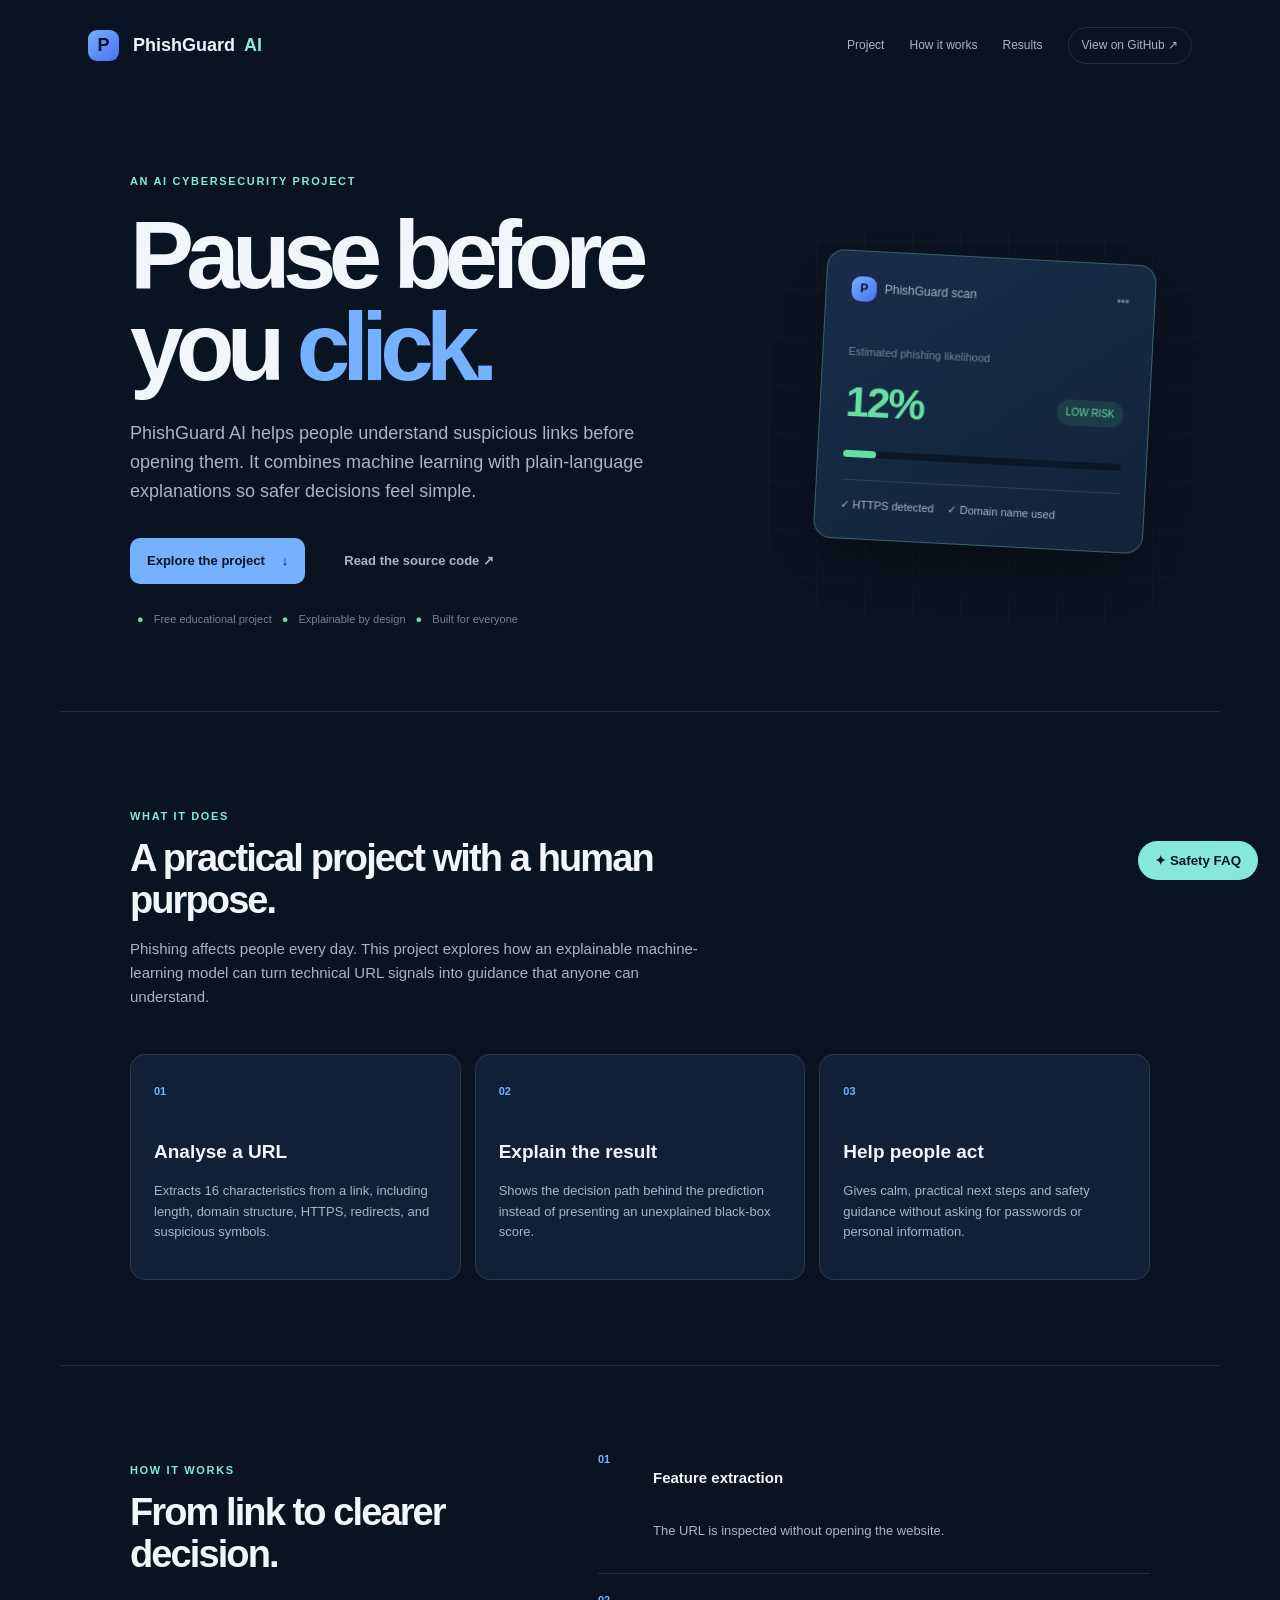
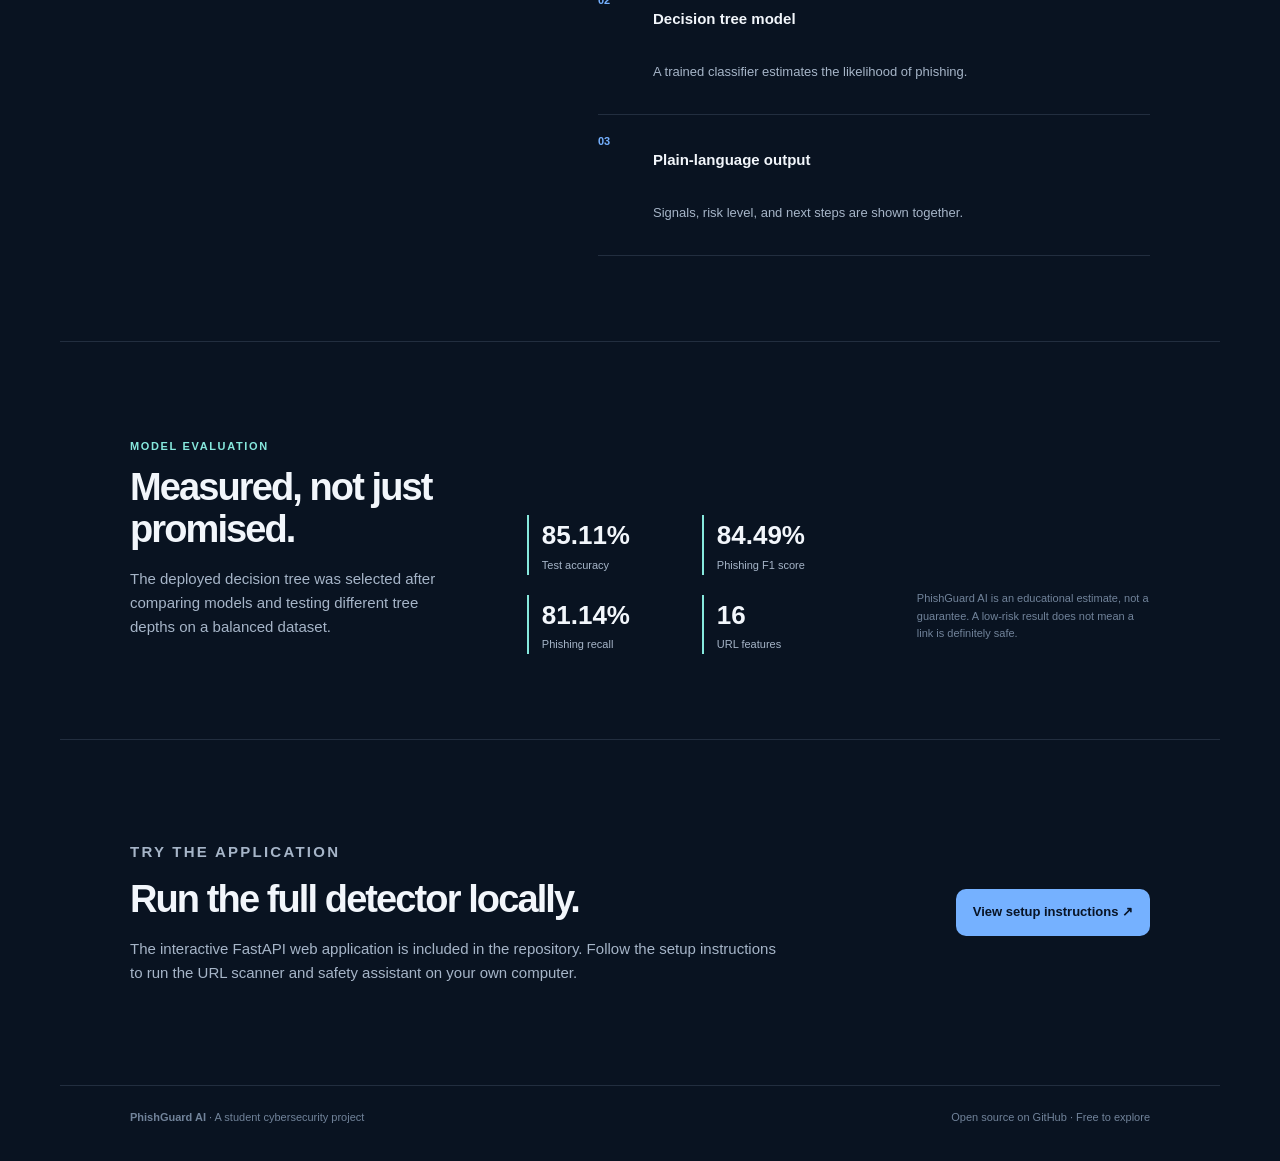
==== docs/index.html @ 4cf4a742 "Add free GitHub Pages portfolio Create a static project showcase with model results, setup guidance," ====
<!doctype html>
<html lang="en">
<head>
    <meta charset="utf-8">
    <meta name="viewport" content="width=device-width, initial-scale=1">
    <meta name="description" content="PhishGuard AI is an explainable machine-learning phishing URL detection project.">
    <title>PhishGuard AI | Explainable phishing detection</title>
    <link rel="stylesheet" href="./styles.css">
</head>
<body>
    <header class="site-header">
        <a class="brand" href="./"><span class="brand-mark">P</span> PhishGuard <strong>AI</strong></a>
        <nav aria-label="Main navigation">
            <a href="#project">Project</a>
            <a href="#how-it-works">How it works</a>
            <a href="#results">Results</a>
            <a class="nav-button" href="https://github.com/rtl-gli/PhishGuard-AI">View on GitHub ↗</a>
        </nav>
    </header>

    <main>
        <section class="hero">
            <div class="hero-copy">
                <p class="eyebrow">An AI cybersecurity project</p>
                <h1>Pause before<br>you <em>click.</em></h1>
                <p class="hero-lede">PhishGuard AI helps people understand suspicious links before opening them. It combines machine learning with plain-language explanations so safer decisions feel simple.</p>
                <div class="actions">
                    <a class="button primary" href="#project">Explore the project <span>↓</span></a>
                    <a class="button quiet" href="https://github.com/rtl-gli/PhishGuard-AI">Read the source code ↗</a>
                </div>
                <p class="trust-line"><span>●</span> Free educational project <span>●</span> Explainable by design <span>●</span> Built for everyone</p>
            </div>
            <div class="hero-card" aria-label="Example phishing risk result">
                <div class="card-top"><span class="mini-mark">P</span><span>PhishGuard scan</span><span class="dots">•••</span></div>
                <p class="card-label">Estimated phishing likelihood</p>
                <div class="score-row"><strong>12%</strong><span class="safe-pill">LOW RISK</span></div>
                <div class="progress"><span></span></div>
                <div class="card-foot"><span>✓ HTTPS detected</span><span>✓ Domain name used</span></div>
            </div>
        </section>

        <section id="project" class="section">
            <div class="section-intro"><p class="eyebrow">What it does</p><h2>A practical project with a human purpose.</h2><p>Phishing affects people every day. This project explores how an explainable machine-learning model can turn technical URL signals into guidance that anyone can understand.</p></div>
            <div class="feature-grid">
                <article class="feature"><span class="feature-number">01</span><h3>Analyse a URL</h3><p>Extracts 16 characteristics from a link, including length, domain structure, HTTPS, redirects, and suspicious symbols.</p></article>
                <article class="feature"><span class="feature-number">02</span><h3>Explain the result</h3><p>Shows the decision path behind the prediction instead of presenting an unexplained black-box score.</p></article>
                <article class="feature"><span class="feature-number">03</span><h3>Help people act</h3><p>Gives calm, practical next steps and safety guidance without asking for passwords or personal information.</p></article>
            </div>
        </section>

        <section id="how-it-works" class="section split-section">
            <div><p class="eyebrow">How it works</p><h2>From link to clearer decision.</h2></div>
            <div class="steps"><div><span>01</span><h3>Feature extraction</h3><p>The URL is inspected without opening the website.</p></div><div><span>02</span><h3>Decision tree model</h3><p>A trained classifier estimates the likelihood of phishing.</p></div><div><span>03</span><h3>Plain-language output</h3><p>Signals, risk level, and next steps are shown together.</p></div></div>
        </section>

        <section id="results" class="section results-section">
            <div class="section-intro"><p class="eyebrow">Model evaluation</p><h2>Measured, not just promised.</h2><p>The deployed decision tree was selected after comparing models and testing different tree depths on a balanced dataset.</p></div>
            <div class="metrics"><div><strong>85.11%</strong><span>Test accuracy</span></div><div><strong>84.49%</strong><span>Phishing F1 score</span></div><div><strong>81.14%</strong><span>Phishing recall</span></div><div><strong>16</strong><span>URL features</span></div></div>
            <p class="disclaimer">PhishGuard AI is an educational estimate, not a guarantee. A low-risk result does not mean a link is definitely safe.</p>
        </section>

        <section class="section next-section">
            <div><p class="eyebrow">Try the application</p><h2>Run the full detector locally.</h2><p>The interactive FastAPI web application is included in the repository. Follow the setup instructions to run the URL scanner and safety assistant on your own computer.</p></div>
            <a class="button primary" href="https://github.com/rtl-gli/PhishGuard-AI#running-the-web-application">View setup instructions ↗</a>
        </section>
    </main>

    <footer><span><strong>PhishGuard AI</strong> · A student cybersecurity project</span><span>Open source on GitHub · Free to explore</span></footer>
    <button id="helpButton" class="help-button" type="button" aria-expanded="false">✦ Safety FAQ</button>
    <aside id="helpPanel" class="help-panel" hidden>
        <div class="help-heading"><strong>Safety FAQ</strong><button id="closeHelp" type="button" aria-label="Close safety FAQ">×</button></div>
        <p id="helpAnswer">Choose a question for a quick, plain-language answer.</p>
        <div class="faq-buttons"><button data-answer="Phishing is a scam that uses a convincing message or website to trick you into sharing information, sending money, or installing something harmful.">What is phishing?</button><button data-answer="Do not enter any information. Close the page, change your password from the real website if you entered it, contact your bank if needed, and report the message.">I clicked a suspicious link</button><button data-answer="The detector is a second opinion based on URL patterns. It does not visit the website and cannot guarantee that a link is safe.">How accurate is it?</button></div>
    </aside>
    <script src="./script.js"></script>
</body>
</html>
---- docs/styles.css ----
:root{--bg:#091321;--panel:#12243a;--panel2:#172d47;--ink:#f2f6fb;--muted:#a6b5c8;--dim:#71839a;--blue:#75b1ff;--cyan:#86e8dd;--green:#66dfa5;--line:rgba(160,185,215,.16)}*{box-sizing:border-box}html{scroll-behavior:smooth}body{background:var(--bg);color:var(--ink);font:15px/1.6 "Segoe UI",Arial,sans-serif;margin:0}body:before{background-image:linear-gradient(rgba(130,160,195,.035) 1px,transparent 1px),linear-gradient(90deg,rgba(130,160,195,.035) 1px,transparent 1px);background-size:48px 48px;content:"";inset:0;pointer-events:none;position:fixed}.site-header,main,footer{margin:auto;max-width:1160px}.site-header{align-items:center;display:flex;justify-content:space-between;padding:27px 28px}.brand{align-items:center;color:var(--ink);font-size:18px;font-weight:600;text-decoration:none}.brand strong{color:var(--cyan);margin-left:4px}.brand-mark,.mini-mark{align-items:center;background:linear-gradient(135deg,var(--blue),#4b6ff5);border-radius:9px;color:#081426;display:inline-flex;font-weight:800;height:31px;justify-content:center;margin-right:9px;width:31px}.site-header nav{align-items:center;display:flex;gap:25px}.site-header nav a{color:var(--muted);font-size:12px;text-decoration:none}.site-header nav a:hover{color:var(--ink)}.nav-button{border:1px solid var(--line);border-radius:100px;padding:8px 13px}.hero{align-items:center;display:flex;gap:80px;justify-content:space-between;min-height:620px;padding:70px 70px}.hero-copy{max-width:610px}.eyebrow{color:var(--cyan);font-size:11px;font-weight:700;letter-spacing:.15em;text-transform:uppercase}.hero h1{font-size:clamp(58px,8vw,96px);letter-spacing:-.08em;line-height:.96;margin:18px 0 26px}.hero h1 em{color:var(--blue);font-style:normal}.hero-lede{color:var(--muted);font-size:18px;max-width:550px}.actions{align-items:center;display:flex;gap:22px;margin-top:32px}.button{border-radius:10px;display:inline-flex;font-size:13px;font-weight:700;gap:17px;padding:13px 17px;text-decoration:none}.button.primary{background:var(--blue);color:#081426}.button.primary:hover{background:#a1ceff}.button.quiet{color:var(--muted)}.button.quiet:hover{color:var(--cyan)}.trust-line{color:var(--dim);font-size:11px;margin-top:27px}.trust-line span{color:var(--green);margin:0 7px}.hero-card{background:linear-gradient(145deg,var(--panel2),var(--panel));border:1px solid rgba(134,232,221,.3);border-radius:18px;box-shadow:0 25px 70px #0005;min-width:330px;padding:25px;transform:rotate(3deg)}.card-top{align-items:center;color:var(--muted);display:flex;font-size:12px}.mini-mark{font-size:12px;height:25px;margin-right:8px;width:25px}.dots{margin-left:auto;color:var(--dim)}.card-label{color:var(--dim);font-size:11px;margin:42px 0 7px}.score-row{align-items:center;display:flex;justify-content:space-between}.score-row strong{color:var(--green);font-size:42px;letter-spacing:-.05em}.safe-pill{background:#66dfa51c;border-radius:100px;color:var(--green);font-size:10px;padding:5px 9px}.progress{background:#0a1728;border-radius:5px;height:7px;margin-top:15px}.progress span{background:var(--green);border-radius:inherit;display:block;height:100%;width:12%}.card-foot{border-top:1px solid var(--line);color:var(--muted);display:flex;font-size:11px;gap:14px;margin-top:22px;padding-top:16px}.section{border-top:1px solid var(--line);padding:85px 70px}.section-intro{max-width:570px}.section h2{font-size:38px;letter-spacing:-.05em;line-height:1.1;margin:12px 0 16px}.section-intro>p:last-child,.next-section p{color:var(--muted);font-size:15px}.feature-grid{display:grid;gap:14px;grid-template-columns:repeat(3,1fr);margin-top:45px}.feature{background:#102137;border:1px solid var(--line);border-radius:15px;min-height:220px;padding:23px}.feature-number,.steps span{color:var(--blue);font-size:11px;font-weight:700}.feature h3{font-size:19px;margin:35px 0 10px}.feature p,.steps p{color:var(--muted);font-size:13px}.split-section{display:grid;gap:100px;grid-template-columns:.8fr 1.2fr}.steps>div{border-bottom:1px solid var(--line);display:grid;gap:3px 20px;grid-template-columns:35px 1fr;padding-bottom:18px}.steps>div+div{padding-top:18px}.steps span{grid-row:span 2}.steps h3{font-size:15px}.results-section{align-items:end;display:flex;gap:60px;justify-content:space-between}.metrics{display:grid;gap:20px;grid-template-columns:1fr 1fr;min-width:330px}.metrics div{border-left:2px solid var(--cyan);padding-left:13px}.metrics strong,.metrics span{display:block}.metrics strong{font-size:26px}.metrics span{color:var(--muted);font-size:11px}.disclaimer{color:var(--dim);font-size:11px;max-width:420px}.next-section{align-items:center;display:flex;gap:50px;justify-content:space-between}.next-section>div{max-width:650px}footer{border-top:1px solid var(--line);color:var(--dim);display:flex;font-size:11px;justify-content:space-between;padding:23px 70px 35px}.help-button{background:var(--cyan);border:0;border-radius:100px;bottom:20px;color:#081426;cursor:pointer;font-weight:700;padding:12px 17px;position:fixed;right:22px}.help-panel{background:#172d47;border:1px solid rgba(134,232,221,.35);border-radius:15px;bottom:65px;box-shadow:0 20px 50px #0008;padding:19px;position:fixed;right:22px;width:315px}.help-heading{display:flex;justify-content:space-between}.help-heading button{background:none;border:0;color:var(--muted);font-size:21px}.help-panel p{color:var(--muted);font-size:13px}.faq-buttons{display:grid;gap:7px}.faq-buttons button{background:#102137;border:1px solid var(--line);border-radius:8px;color:var(--muted);cursor:pointer;font-size:11px;padding:9px;text-align:left}.faq-buttons button:hover{border-color:var(--cyan);color:var(--ink)}@media(max-width:720px){.site-header nav a:not(.nav-button){display:none}.hero{display:block;min-height:auto;padding:70px 28px}.hero-card{margin-top:50px;min-width:0}.section{padding:60px 28px}.feature-grid,.split-section{grid-template-columns:1fr}.results-section,.next-section{align-items:start;display:block}.metrics{margin-top:35px;min-width:0}.next-section .button{margin-top:25px}footer{display:block;padding:23px 28px 100px}footer span{display:block;margin-top:8px}}
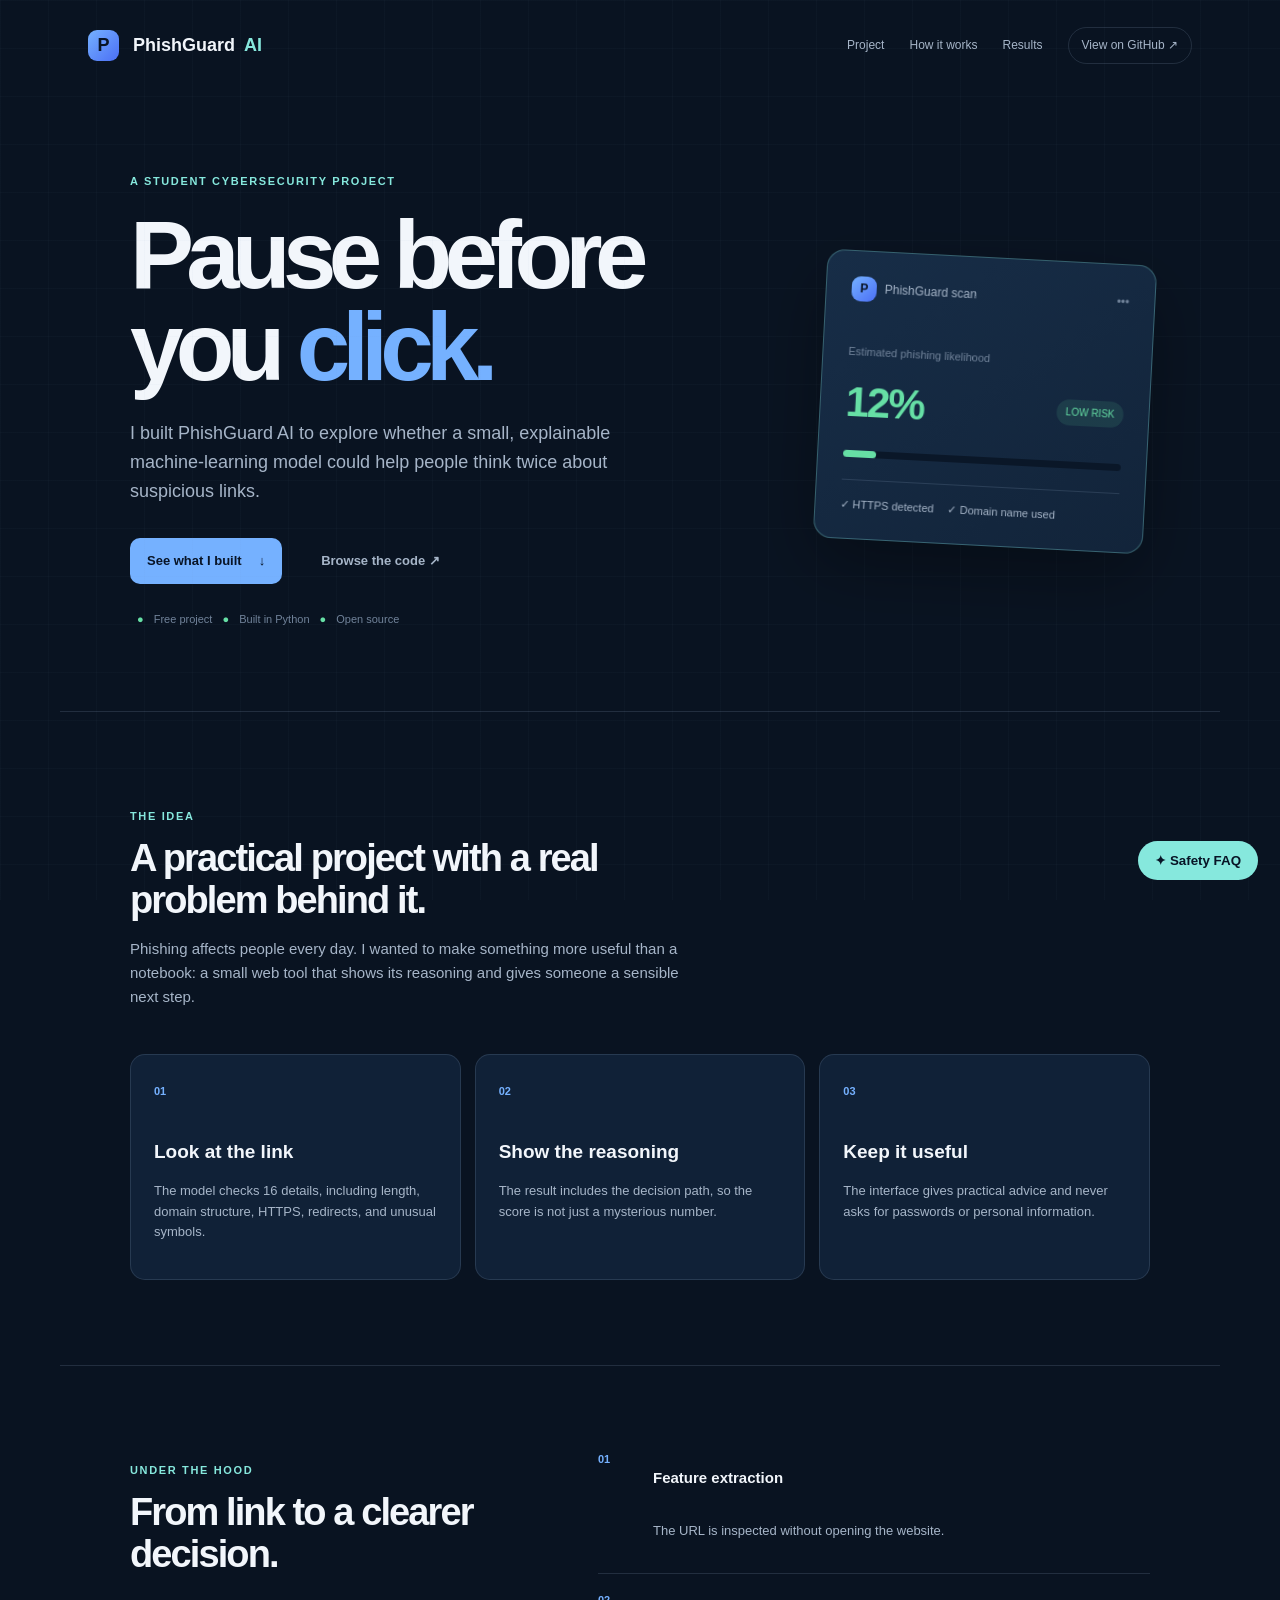
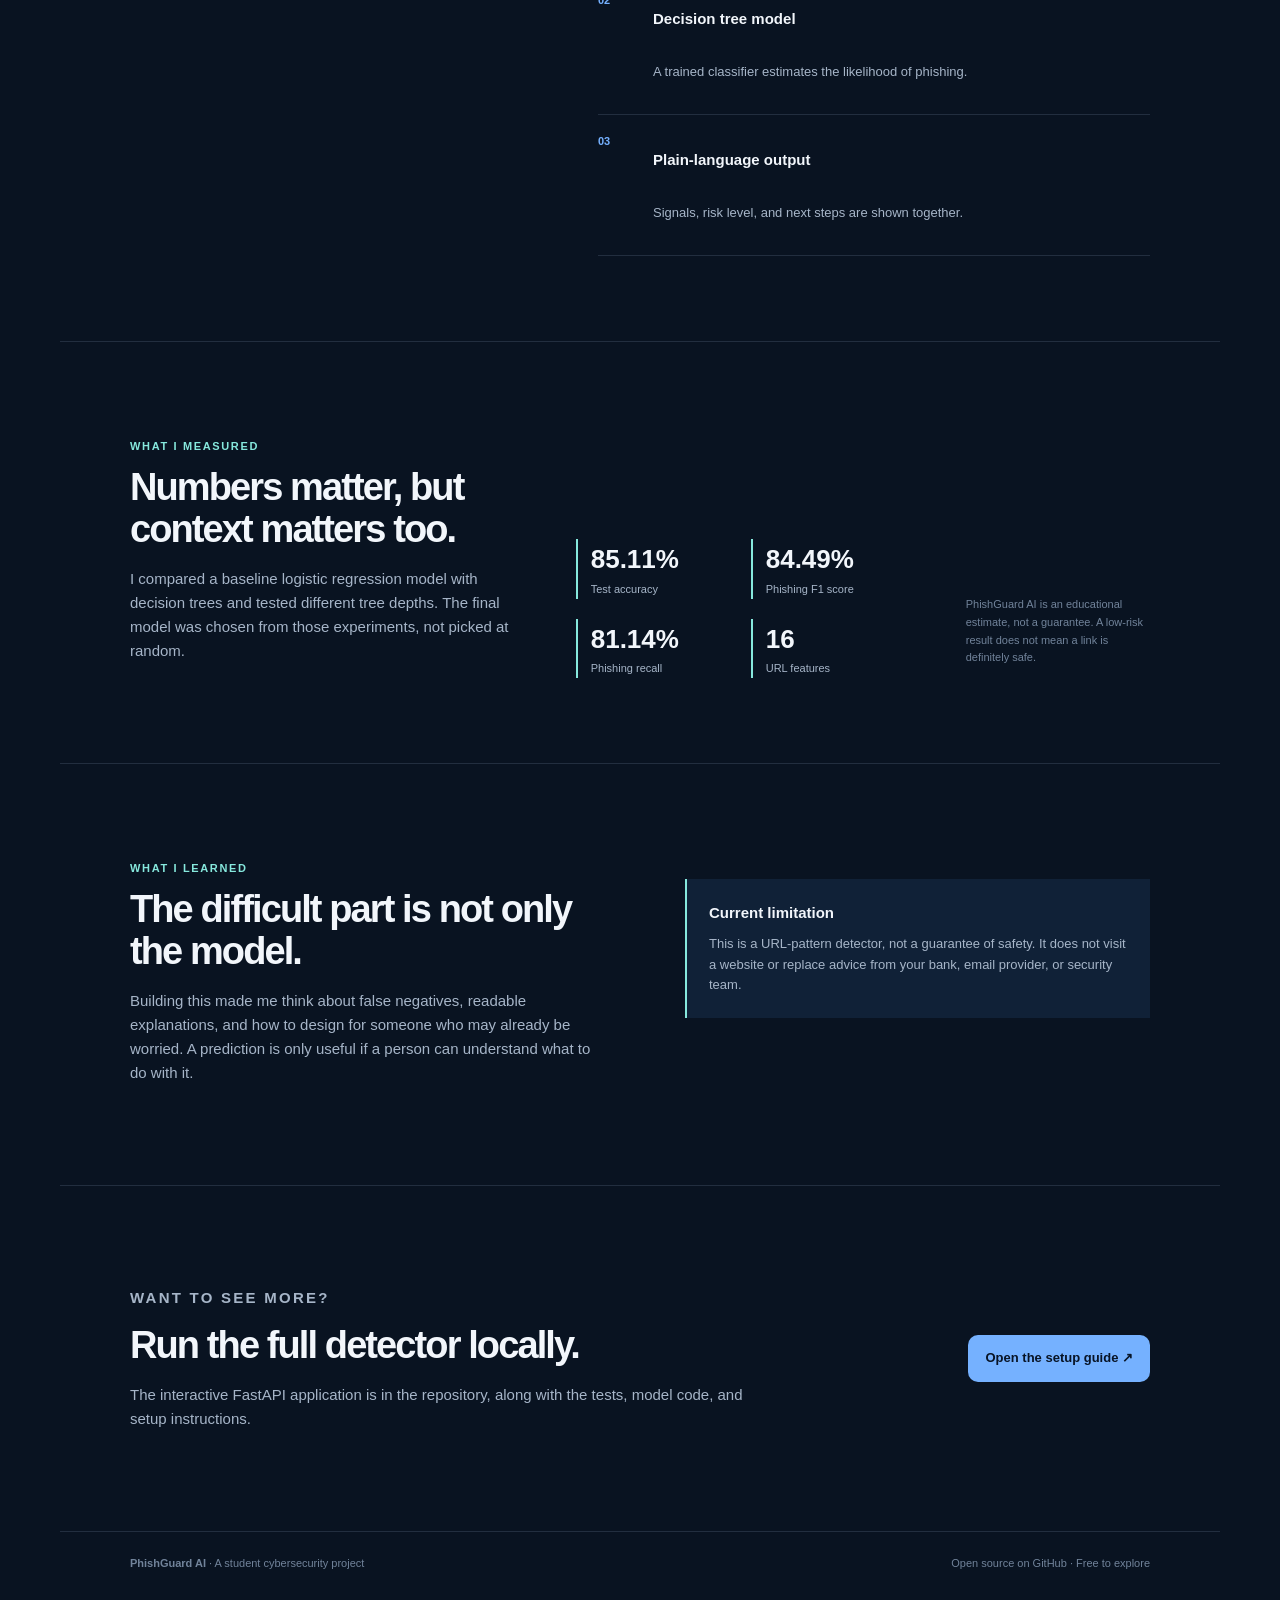
==== commit 1d087062: "Make project portfolio more personal Replace generic marketing copy with a student project voice, ad" ====
--- a/docs/index.html
+++ b/docs/index.html
@@ -3,9 +3,10 @@
 <head>
     <meta charset="utf-8">
     <meta name="viewport" content="width=device-width, initial-scale=1">
-    <meta name="description" content="PhishGuard AI is an explainable machine-learning phishing URL detection project.">
-    <title>PhishGuard AI | Explainable phishing detection</title>
+    <meta name="description" content="A student-built phishing URL detection project by PhishGuard AI.">
+    <title>PhishGuard AI | A phishing detection project</title>
     <link rel="stylesheet" href="./styles.css">
+    <link rel="stylesheet" href="./overrides.css">
 </head>
 <body>
     <header class="site-header">
@@ -21,14 +22,14 @@
     <main>
         <section class="hero">
             <div class="hero-copy">
-                <p class="eyebrow">An AI cybersecurity project</p>
+                <p class="eyebrow">A student cybersecurity project</p>
                 <h1>Pause before<br>you <em>click.</em></h1>
-                <p class="hero-lede">PhishGuard AI helps people understand suspicious links before opening them. It combines machine learning with plain-language explanations so safer decisions feel simple.</p>
+                <p class="hero-lede">I built PhishGuard AI to explore whether a small, explainable machine-learning model could help people think twice about suspicious links.</p>
                 <div class="actions">
-                    <a class="button primary" href="#project">Explore the project <span>↓</span></a>
-                    <a class="button quiet" href="https://github.com/rtl-gli/PhishGuard-AI">Read the source code ↗</a>
+                    <a class="button primary" href="#project">See what I built <span>↓</span></a>
+                    <a class="button quiet" href="https://github.com/rtl-gli/PhishGuard-AI">Browse the code ↗</a>
                 </div>
-                <p class="trust-line"><span>●</span> Free educational project <span>●</span> Explainable by design <span>●</span> Built for everyone</p>
+                <p class="trust-line"><span>●</span> Free project <span>●</span> Built in Python <span>●</span> Open source</p>
             </div>
             <div class="hero-card" aria-label="Example phishing risk result">
                 <div class="card-top"><span class="mini-mark">P</span><span>PhishGuard scan</span><span class="dots">•••</span></div>
@@ -40,28 +41,33 @@
         </section>
 
         <section id="project" class="section">
-            <div class="section-intro"><p class="eyebrow">What it does</p><h2>A practical project with a human purpose.</h2><p>Phishing affects people every day. This project explores how an explainable machine-learning model can turn technical URL signals into guidance that anyone can understand.</p></div>
+            <div class="section-intro"><p class="eyebrow">The idea</p><h2>A practical project with a real problem behind it.</h2><p>Phishing affects people every day. I wanted to make something more useful than a notebook: a small web tool that shows its reasoning and gives someone a sensible next step.</p></div>
             <div class="feature-grid">
-                <article class="feature"><span class="feature-number">01</span><h3>Analyse a URL</h3><p>Extracts 16 characteristics from a link, including length, domain structure, HTTPS, redirects, and suspicious symbols.</p></article>
-                <article class="feature"><span class="feature-number">02</span><h3>Explain the result</h3><p>Shows the decision path behind the prediction instead of presenting an unexplained black-box score.</p></article>
-                <article class="feature"><span class="feature-number">03</span><h3>Help people act</h3><p>Gives calm, practical next steps and safety guidance without asking for passwords or personal information.</p></article>
+                <article class="feature"><span class="feature-number">01</span><h3>Look at the link</h3><p>The model checks 16 details, including length, domain structure, HTTPS, redirects, and unusual symbols.</p></article>
+                <article class="feature"><span class="feature-number">02</span><h3>Show the reasoning</h3><p>The result includes the decision path, so the score is not just a mysterious number.</p></article>
+                <article class="feature"><span class="feature-number">03</span><h3>Keep it useful</h3><p>The interface gives practical advice and never asks for passwords or personal information.</p></article>
             </div>
         </section>
 
         <section id="how-it-works" class="section split-section">
-            <div><p class="eyebrow">How it works</p><h2>From link to clearer decision.</h2></div>
+            <div><p class="eyebrow">Under the hood</p><h2>From link to a clearer decision.</h2></div>
             <div class="steps"><div><span>01</span><h3>Feature extraction</h3><p>The URL is inspected without opening the website.</p></div><div><span>02</span><h3>Decision tree model</h3><p>A trained classifier estimates the likelihood of phishing.</p></div><div><span>03</span><h3>Plain-language output</h3><p>Signals, risk level, and next steps are shown together.</p></div></div>
         </section>
 
         <section id="results" class="section results-section">
-            <div class="section-intro"><p class="eyebrow">Model evaluation</p><h2>Measured, not just promised.</h2><p>The deployed decision tree was selected after comparing models and testing different tree depths on a balanced dataset.</p></div>
+            <div class="section-intro"><p class="eyebrow">What I measured</p><h2>Numbers matter, but context matters too.</h2><p>I compared a baseline logistic regression model with decision trees and tested different tree depths. The final model was chosen from those experiments, not picked at random.</p></div>
             <div class="metrics"><div><strong>85.11%</strong><span>Test accuracy</span></div><div><strong>84.49%</strong><span>Phishing F1 score</span></div><div><strong>81.14%</strong><span>Phishing recall</span></div><div><strong>16</strong><span>URL features</span></div></div>
             <p class="disclaimer">PhishGuard AI is an educational estimate, not a guarantee. A low-risk result does not mean a link is definitely safe.</p>
         </section>
 
+        <section class="section reflection-section">
+            <div class="section-intro"><p class="eyebrow">What I learned</p><h2>The difficult part is not only the model.</h2><p>Building this made me think about false negatives, readable explanations, and how to design for someone who may already be worried. A prediction is only useful if a person can understand what to do with it.</p></div>
+            <div class="reflection-note"><strong>Current limitation</strong><p>This is a URL-pattern detector, not a guarantee of safety. It does not visit a website or replace advice from your bank, email provider, or security team.</p></div>
+        </section>
+
         <section class="section next-section">
-            <div><p class="eyebrow">Try the application</p><h2>Run the full detector locally.</h2><p>The interactive FastAPI web application is included in the repository. Follow the setup instructions to run the URL scanner and safety assistant on your own computer.</p></div>
-            <a class="button primary" href="https://github.com/rtl-gli/PhishGuard-AI#running-the-web-application">View setup instructions ↗</a>
+            <div><p class="eyebrow">Want to see more?</p><h2>Run the full detector locally.</h2><p>The interactive FastAPI application is in the repository, along with the tests, model code, and setup instructions.</p></div>
+            <a class="button primary" href="https://github.com/rtl-gli/PhishGuard-AI#running-the-web-application">Open the setup guide ↗</a>
         </section>
     </main>
 
--- a/docs/overrides.css
+++ b/docs/overrides.css
@@ -0,0 +1,29 @@
+.reflection-section {
+    align-items: start;
+    display: grid;
+    gap: 90px;
+    grid-template-columns: 1fr 1fr;
+}
+
+.reflection-note {
+    background: #102137;
+    border-left: 2px solid var(--cyan);
+    margin-top: 30px;
+    padding: 22px;
+}
+
+.reflection-note strong {
+    font-size: 15px;
+}
+
+.reflection-note p {
+    color: var(--muted);
+    font-size: 13px;
+    margin: 9px 0 0;
+}
+
+@media (max-width: 720px) {
+    .reflection-section {
+        grid-template-columns: 1fr;
+    }
+}
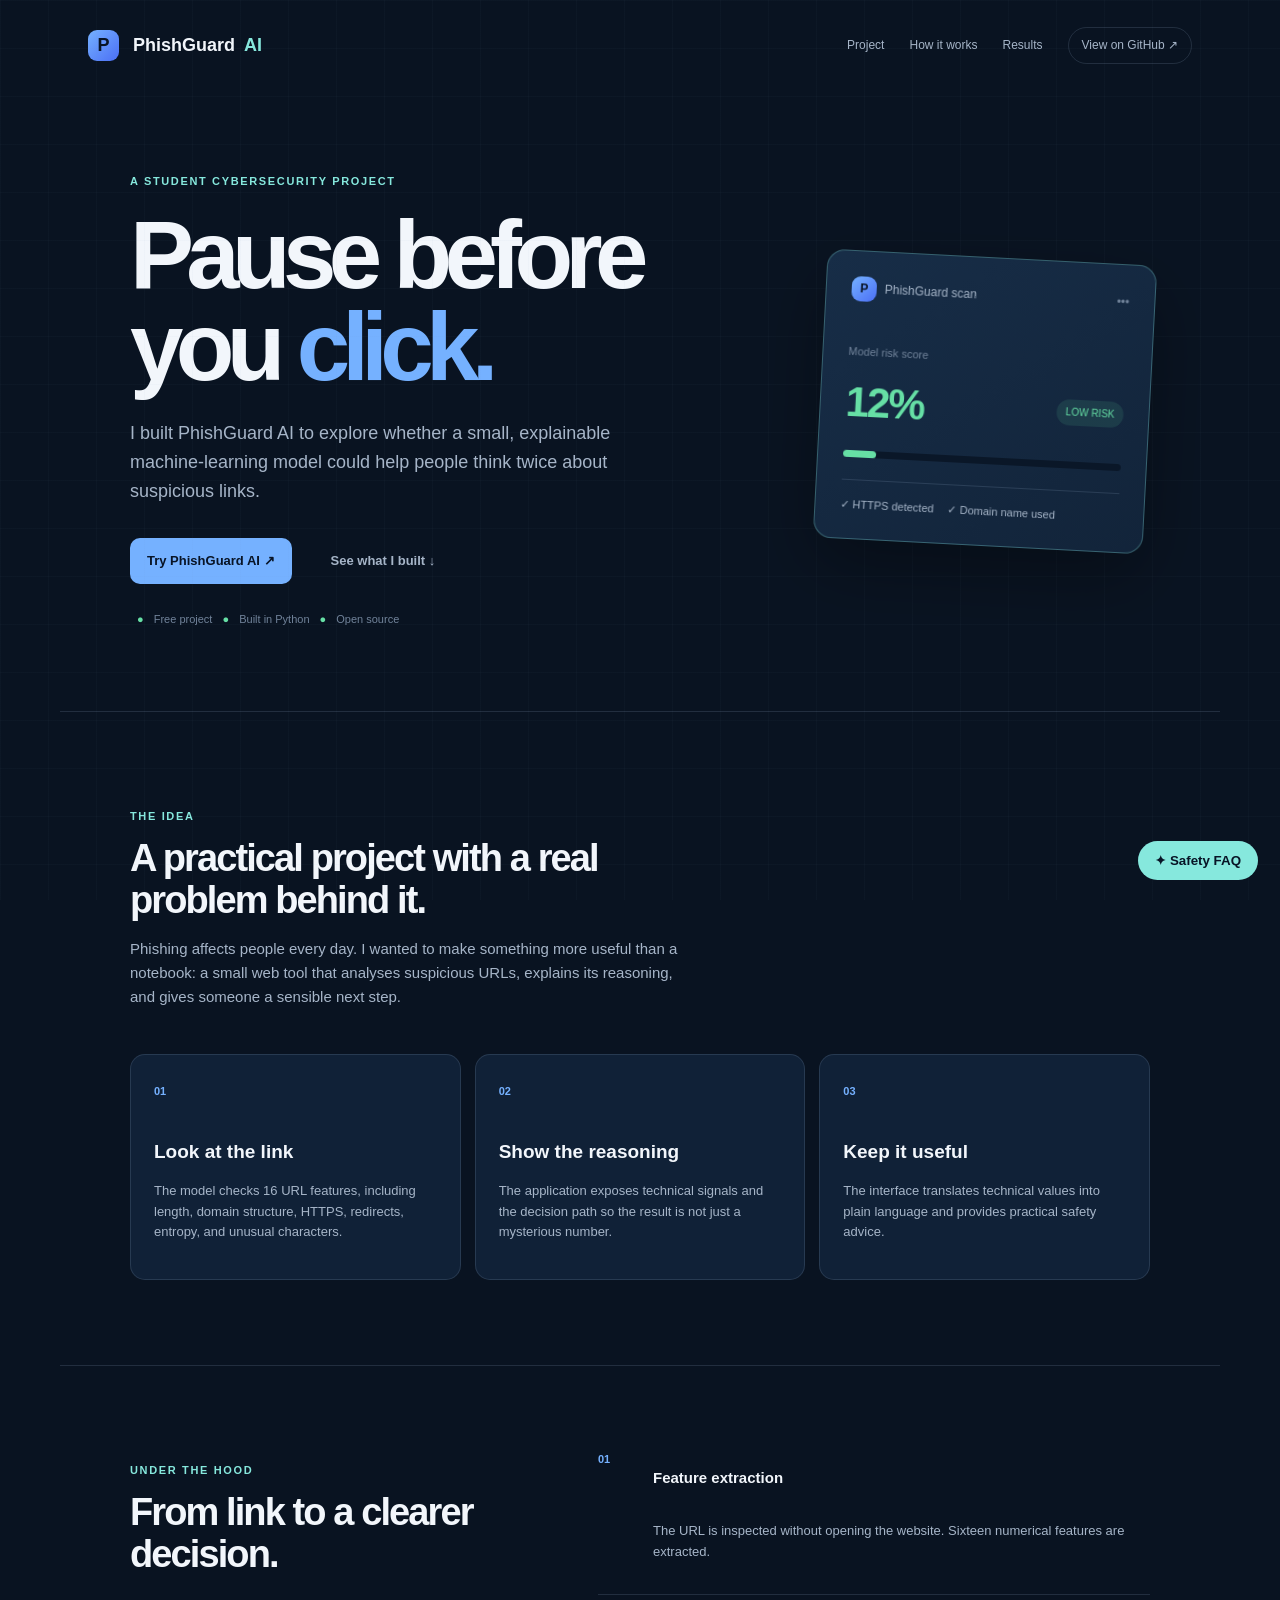
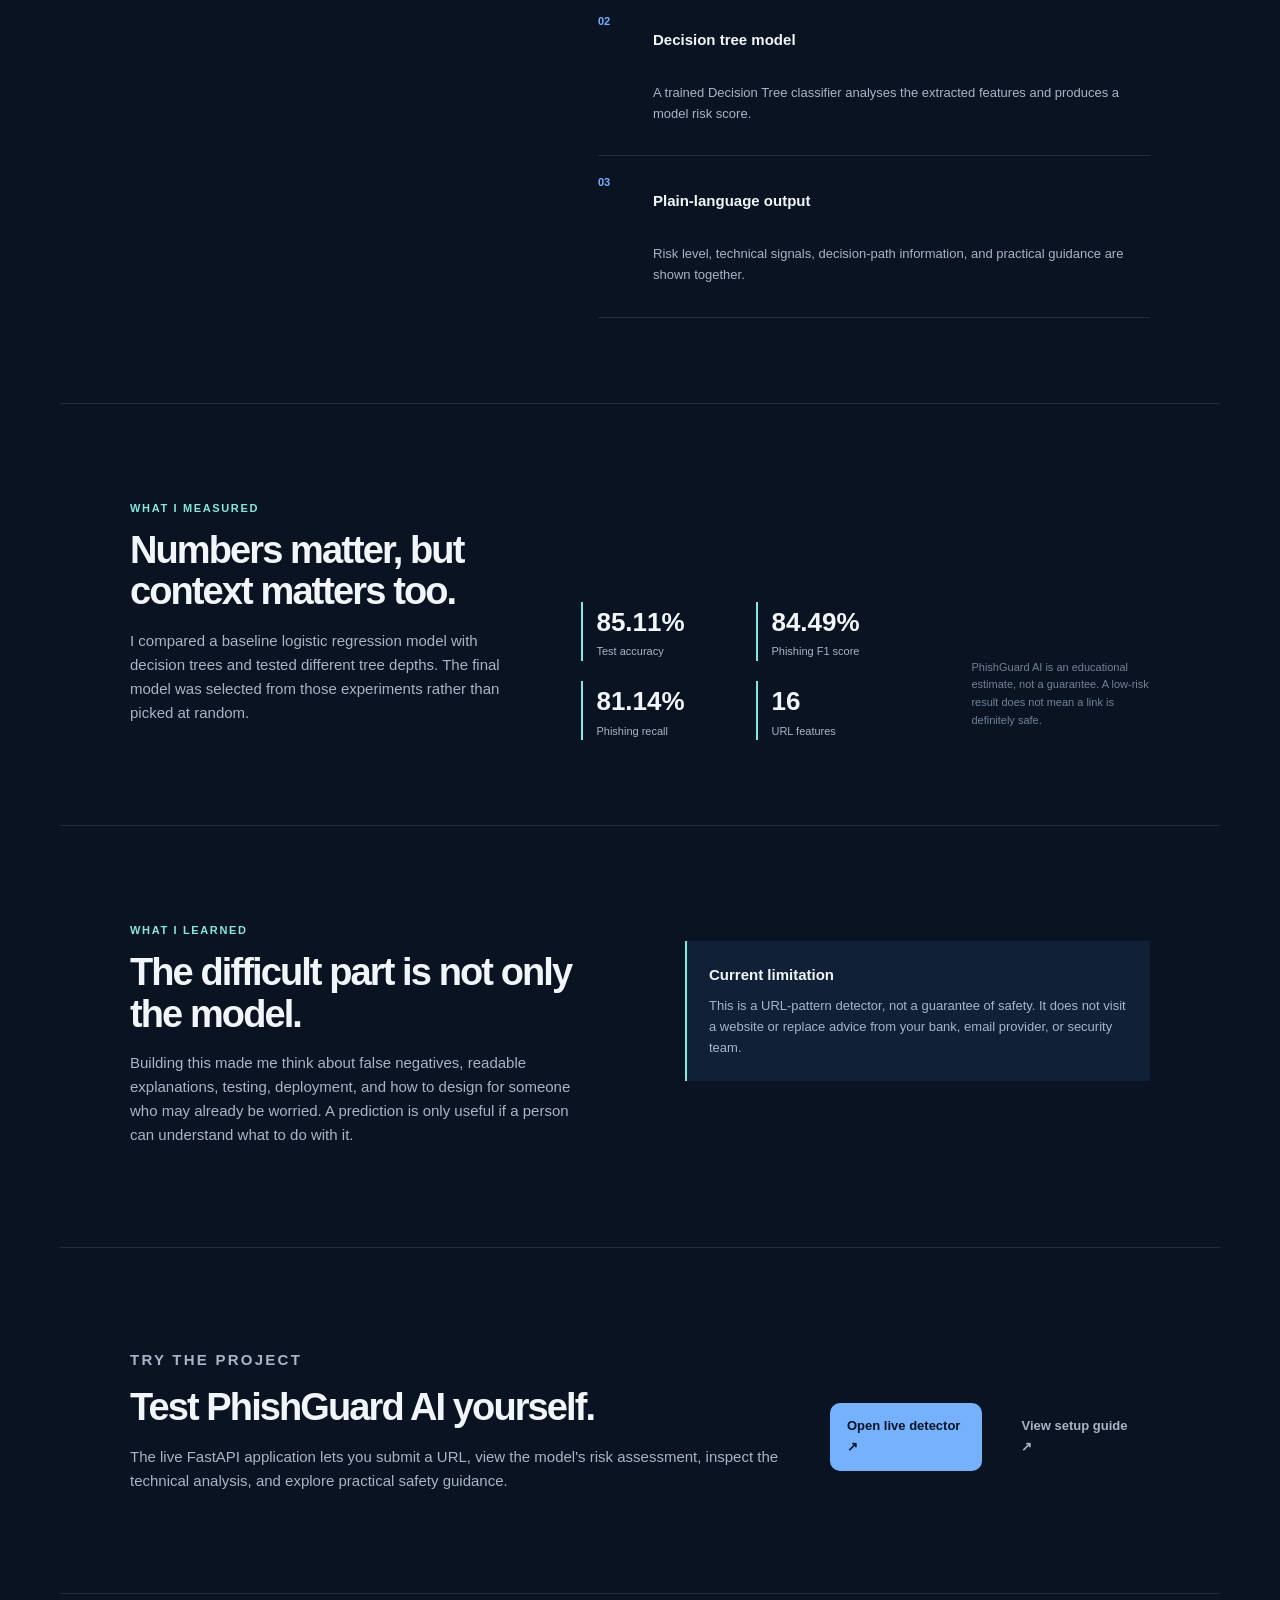
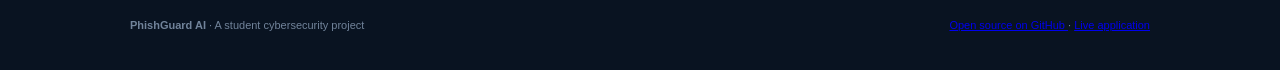
==== commit 0d26188a: "Connect portfolio to live PhishGuard application" ====
--- a/docs/index.html
+++ b/docs/index.html
@@ -3,81 +3,373 @@
 <head>
     <meta charset="utf-8">
     <meta name="viewport" content="width=device-width, initial-scale=1">
-    <meta name="description" content="A student-built phishing URL detection project by PhishGuard AI.">
+    <meta name="description" content="A student-built phishing URL detection project using explainable machine learning.">
     <title>PhishGuard AI | A phishing detection project</title>
     <link rel="stylesheet" href="./styles.css">
     <link rel="stylesheet" href="./overrides.css">
 </head>
+
 <body>
     <header class="site-header">
-        <a class="brand" href="./"><span class="brand-mark">P</span> PhishGuard <strong>AI</strong></a>
+        <a class="brand" href="./">
+            <span class="brand-mark">P</span> PhishGuard <strong>AI</strong>
+        </a>
+
         <nav aria-label="Main navigation">
             <a href="#project">Project</a>
             <a href="#how-it-works">How it works</a>
             <a href="#results">Results</a>
-            <a class="nav-button" href="https://github.com/rtl-gli/PhishGuard-AI">View on GitHub ↗</a>
+            <a class="nav-button"
+               href="https://github.com/rtl-gli/PhishGuard-AI"
+               target="_blank"
+               rel="noopener noreferrer">
+                View on GitHub ↗
+            </a>
         </nav>
     </header>
 
     <main>
+
+        <!-- HERO -->
         <section class="hero">
             <div class="hero-copy">
                 <p class="eyebrow">A student cybersecurity project</p>
-                <h1>Pause before<br>you <em>click.</em></h1>
-                <p class="hero-lede">I built PhishGuard AI to explore whether a small, explainable machine-learning model could help people think twice about suspicious links.</p>
+
+                <h1>
+                    Pause before<br>
+                    you <em>click.</em>
+                </h1>
+
+                <p class="hero-lede">
+                    I built PhishGuard AI to explore whether a small,
+                    explainable machine-learning model could help people
+                    think twice about suspicious links.
+                </p>
+
                 <div class="actions">
-                    <a class="button primary" href="#project">See what I built <span>↓</span></a>
-                    <a class="button quiet" href="https://github.com/rtl-gli/PhishGuard-AI">Browse the code ↗</a>
-                </div>
-                <p class="trust-line"><span>●</span> Free project <span>●</span> Built in Python <span>●</span> Open source</p>
-            </div>
+                    <a class="button primary"
+                       href="https://phishguard-ai.fastapicloud.dev"
+                       target="_blank"
+                       rel="noopener noreferrer">
+                        Try PhishGuard AI ↗
+                    </a>
+
+                    <a class="button quiet" href="#project">
+                        See what I built ↓
+                    </a>
+                </div>
+
+                <p class="trust-line">
+                    <span>●</span> Free project
+                    <span>●</span> Built in Python
+                    <span>●</span> Open source
+                </p>
+            </div>
+
             <div class="hero-card" aria-label="Example phishing risk result">
-                <div class="card-top"><span class="mini-mark">P</span><span>PhishGuard scan</span><span class="dots">•••</span></div>
-                <p class="card-label">Estimated phishing likelihood</p>
-                <div class="score-row"><strong>12%</strong><span class="safe-pill">LOW RISK</span></div>
-                <div class="progress"><span></span></div>
-                <div class="card-foot"><span>✓ HTTPS detected</span><span>✓ Domain name used</span></div>
-            </div>
-        </section>
-
+                <div class="card-top">
+                    <span class="mini-mark">P</span>
+                    <span>PhishGuard scan</span>
+                    <span class="dots">•••</span>
+                </div>
+
+                <p class="card-label">Model risk score</p>
+
+                <div class="score-row">
+                    <strong>12%</strong>
+                    <span class="safe-pill">LOW RISK</span>
+                </div>
+
+                <div class="progress">
+                    <span></span>
+                </div>
+
+                <div class="card-foot">
+                    <span>✓ HTTPS detected</span>
+                    <span>✓ Domain name used</span>
+                </div>
+            </div>
+        </section>
+
+
+        <!-- PROJECT -->
         <section id="project" class="section">
-            <div class="section-intro"><p class="eyebrow">The idea</p><h2>A practical project with a real problem behind it.</h2><p>Phishing affects people every day. I wanted to make something more useful than a notebook: a small web tool that shows its reasoning and gives someone a sensible next step.</p></div>
+            <div class="section-intro">
+                <p class="eyebrow">The idea</p>
+
+                <h2>
+                    A practical project with a real problem behind it.
+                </h2>
+
+                <p>
+                    Phishing affects people every day. I wanted to make
+                    something more useful than a notebook: a small web tool
+                    that analyses suspicious URLs, explains its reasoning,
+                    and gives someone a sensible next step.
+                </p>
+            </div>
+
             <div class="feature-grid">
-                <article class="feature"><span class="feature-number">01</span><h3>Look at the link</h3><p>The model checks 16 details, including length, domain structure, HTTPS, redirects, and unusual symbols.</p></article>
-                <article class="feature"><span class="feature-number">02</span><h3>Show the reasoning</h3><p>The result includes the decision path, so the score is not just a mysterious number.</p></article>
-                <article class="feature"><span class="feature-number">03</span><h3>Keep it useful</h3><p>The interface gives practical advice and never asks for passwords or personal information.</p></article>
-            </div>
-        </section>
-
+                <article class="feature">
+                    <span class="feature-number">01</span>
+                    <h3>Look at the link</h3>
+                    <p>
+                        The model checks 16 URL features, including length,
+                        domain structure, HTTPS, redirects, entropy,
+                        and unusual characters.
+                    </p>
+                </article>
+
+                <article class="feature">
+                    <span class="feature-number">02</span>
+                    <h3>Show the reasoning</h3>
+                    <p>
+                        The application exposes technical signals and the
+                        decision path so the result is not just a mysterious
+                        number.
+                    </p>
+                </article>
+
+                <article class="feature">
+                    <span class="feature-number">03</span>
+                    <h3>Keep it useful</h3>
+                    <p>
+                        The interface translates technical values into
+                        plain language and provides practical safety advice.
+                    </p>
+                </article>
+            </div>
+        </section>
+
+
+        <!-- HOW IT WORKS -->
         <section id="how-it-works" class="section split-section">
-            <div><p class="eyebrow">Under the hood</p><h2>From link to a clearer decision.</h2></div>
-            <div class="steps"><div><span>01</span><h3>Feature extraction</h3><p>The URL is inspected without opening the website.</p></div><div><span>02</span><h3>Decision tree model</h3><p>A trained classifier estimates the likelihood of phishing.</p></div><div><span>03</span><h3>Plain-language output</h3><p>Signals, risk level, and next steps are shown together.</p></div></div>
-        </section>
-
+            <div>
+                <p class="eyebrow">Under the hood</p>
+
+                <h2>
+                    From link to a clearer decision.
+                </h2>
+            </div>
+
+            <div class="steps">
+
+                <div>
+                    <span>01</span>
+                    <h3>Feature extraction</h3>
+                    <p>
+                        The URL is inspected without opening the website.
+                        Sixteen numerical features are extracted.
+                    </p>
+                </div>
+
+                <div>
+                    <span>02</span>
+                    <h3>Decision tree model</h3>
+                    <p>
+                        A trained Decision Tree classifier analyses the
+                        extracted features and produces a model risk score.
+                    </p>
+                </div>
+
+                <div>
+                    <span>03</span>
+                    <h3>Plain-language output</h3>
+                    <p>
+                        Risk level, technical signals, decision-path
+                        information, and practical guidance are shown
+                        together.
+                    </p>
+                </div>
+
+            </div>
+        </section>
+
+
+        <!-- RESULTS -->
         <section id="results" class="section results-section">
-            <div class="section-intro"><p class="eyebrow">What I measured</p><h2>Numbers matter, but context matters too.</h2><p>I compared a baseline logistic regression model with decision trees and tested different tree depths. The final model was chosen from those experiments, not picked at random.</p></div>
-            <div class="metrics"><div><strong>85.11%</strong><span>Test accuracy</span></div><div><strong>84.49%</strong><span>Phishing F1 score</span></div><div><strong>81.14%</strong><span>Phishing recall</span></div><div><strong>16</strong><span>URL features</span></div></div>
-            <p class="disclaimer">PhishGuard AI is an educational estimate, not a guarantee. A low-risk result does not mean a link is definitely safe.</p>
-        </section>
-
+            <div class="section-intro">
+                <p class="eyebrow">What I measured</p>
+
+                <h2>
+                    Numbers matter, but context matters too.
+                </h2>
+
+                <p>
+                    I compared a baseline logistic regression model with
+                    decision trees and tested different tree depths. The
+                    final model was selected from those experiments rather
+                    than picked at random.
+                </p>
+            </div>
+
+            <div class="metrics">
+                <div>
+                    <strong>85.11%</strong>
+                    <span>Test accuracy</span>
+                </div>
+
+                <div>
+                    <strong>84.49%</strong>
+                    <span>Phishing F1 score</span>
+                </div>
+
+                <div>
+                    <strong>81.14%</strong>
+                    <span>Phishing recall</span>
+                </div>
+
+                <div>
+                    <strong>16</strong>
+                    <span>URL features</span>
+                </div>
+            </div>
+
+            <p class="disclaimer">
+                PhishGuard AI is an educational estimate, not a guarantee.
+                A low-risk result does not mean a link is definitely safe.
+            </p>
+        </section>
+
+
+        <!-- REFLECTION -->
         <section class="section reflection-section">
-            <div class="section-intro"><p class="eyebrow">What I learned</p><h2>The difficult part is not only the model.</h2><p>Building this made me think about false negatives, readable explanations, and how to design for someone who may already be worried. A prediction is only useful if a person can understand what to do with it.</p></div>
-            <div class="reflection-note"><strong>Current limitation</strong><p>This is a URL-pattern detector, not a guarantee of safety. It does not visit a website or replace advice from your bank, email provider, or security team.</p></div>
-        </section>
-
+            <div class="section-intro">
+                <p class="eyebrow">What I learned</p>
+
+                <h2>
+                    The difficult part is not only the model.
+                </h2>
+
+                <p>
+                    Building this made me think about false negatives,
+                    readable explanations, testing, deployment, and how to
+                    design for someone who may already be worried.
+                    A prediction is only useful if a person can understand
+                    what to do with it.
+                </p>
+            </div>
+
+            <div class="reflection-note">
+                <strong>Current limitation</strong>
+
+                <p>
+                    This is a URL-pattern detector, not a guarantee of safety.
+                    It does not visit a website or replace advice from your
+                    bank, email provider, or security team.
+                </p>
+            </div>
+        </section>
+
+
+        <!-- LIVE APPLICATION -->
         <section class="section next-section">
-            <div><p class="eyebrow">Want to see more?</p><h2>Run the full detector locally.</h2><p>The interactive FastAPI application is in the repository, along with the tests, model code, and setup instructions.</p></div>
-            <a class="button primary" href="https://github.com/rtl-gli/PhishGuard-AI#running-the-web-application">Open the setup guide ↗</a>
-        </section>
+            <div>
+                <p class="eyebrow">Try the project</p>
+
+                <h2>
+                    Test PhishGuard AI yourself.
+                </h2>
+
+                <p>
+                    The live FastAPI application lets you submit a URL,
+                    view the model's risk assessment, inspect the technical
+                    analysis, and explore practical safety guidance.
+                </p>
+            </div>
+
+            <div class="actions">
+                <a class="button primary"
+                   href="https://phishguard-ai.fastapicloud.dev"
+                   target="_blank"
+                   rel="noopener noreferrer">
+                    Open live detector ↗
+                </a>
+
+                <a class="button quiet"
+                   href="https://github.com/rtl-gli/PhishGuard-AI#running-the-web-application"
+                   target="_blank"
+                   rel="noopener noreferrer">
+                    View setup guide ↗
+                </a>
+            </div>
+        </section>
+
     </main>
 
-    <footer><span><strong>PhishGuard AI</strong> · A student cybersecurity project</span><span>Open source on GitHub · Free to explore</span></footer>
-    <button id="helpButton" class="help-button" type="button" aria-expanded="false">✦ Safety FAQ</button>
-    <aside id="helpPanel" class="help-panel" hidden>
-        <div class="help-heading"><strong>Safety FAQ</strong><button id="closeHelp" type="button" aria-label="Close safety FAQ">×</button></div>
-        <p id="helpAnswer">Choose a question for a quick, plain-language answer.</p>
-        <div class="faq-buttons"><button data-answer="Phishing is a scam that uses a convincing message or website to trick you into sharing information, sending money, or installing something harmful.">What is phishing?</button><button data-answer="Do not enter any information. Close the page, change your password from the real website if you entered it, contact your bank if needed, and report the message.">I clicked a suspicious link</button><button data-answer="The detector is a second opinion based on URL patterns. It does not visit the website and cannot guarantee that a link is safe.">How accurate is it?</button></div>
+
+    <!-- FOOTER -->
+    <footer>
+        <span>
+            <strong>PhishGuard AI</strong> · A student cybersecurity project
+        </span>
+
+        <span>
+            <a href="https://github.com/rtl-gli/PhishGuard-AI"
+               target="_blank"
+               rel="noopener noreferrer">
+                Open source on GitHub
+            </a>
+            ·
+            <a href="https://phishguard-ai.fastapicloud.dev"
+               target="_blank"
+               rel="noopener noreferrer">
+                Live application
+            </a>
+        </span>
+    </footer>
+
+
+    <!-- SAFETY FAQ -->
+    <button
+        id="helpButton"
+        class="help-button"
+        type="button"
+        aria-expanded="false">
+        ✦ Safety FAQ
+    </button>
+
+    <aside
+        id="helpPanel"
+        class="help-panel"
+        hidden>
+
+        <div class="help-heading">
+            <strong>Safety FAQ</strong>
+
+            <button
+                id="closeHelp"
+                type="button"
+                aria-label="Close safety FAQ">
+                ×
+            </button>
+        </div>
+
+        <p id="helpAnswer">
+            Choose a question for a quick, plain-language answer.
+        </p>
+
+        <div class="faq-buttons">
+
+            <button
+                data-answer="Phishing is a scam that uses a convincing message or website to trick you into sharing information, sending money, or installing something harmful.">
+                What is phishing?
+            </button>
+
+            <button
+                data-answer="Do not enter any information. Close the page, change your password from the real website if you entered it, contact your bank if needed, and report the message.">
+                I clicked a suspicious link
+            </button>
+
+            <button
+                data-answer="The detector is a second opinion based on URL patterns. It does not visit the website and cannot guarantee that a link is safe.">
+                How accurate is it?
+            </button>
+
+        </div>
     </aside>
+
+
     <script src="./script.js"></script>
 </body>
-</html>
+</html>
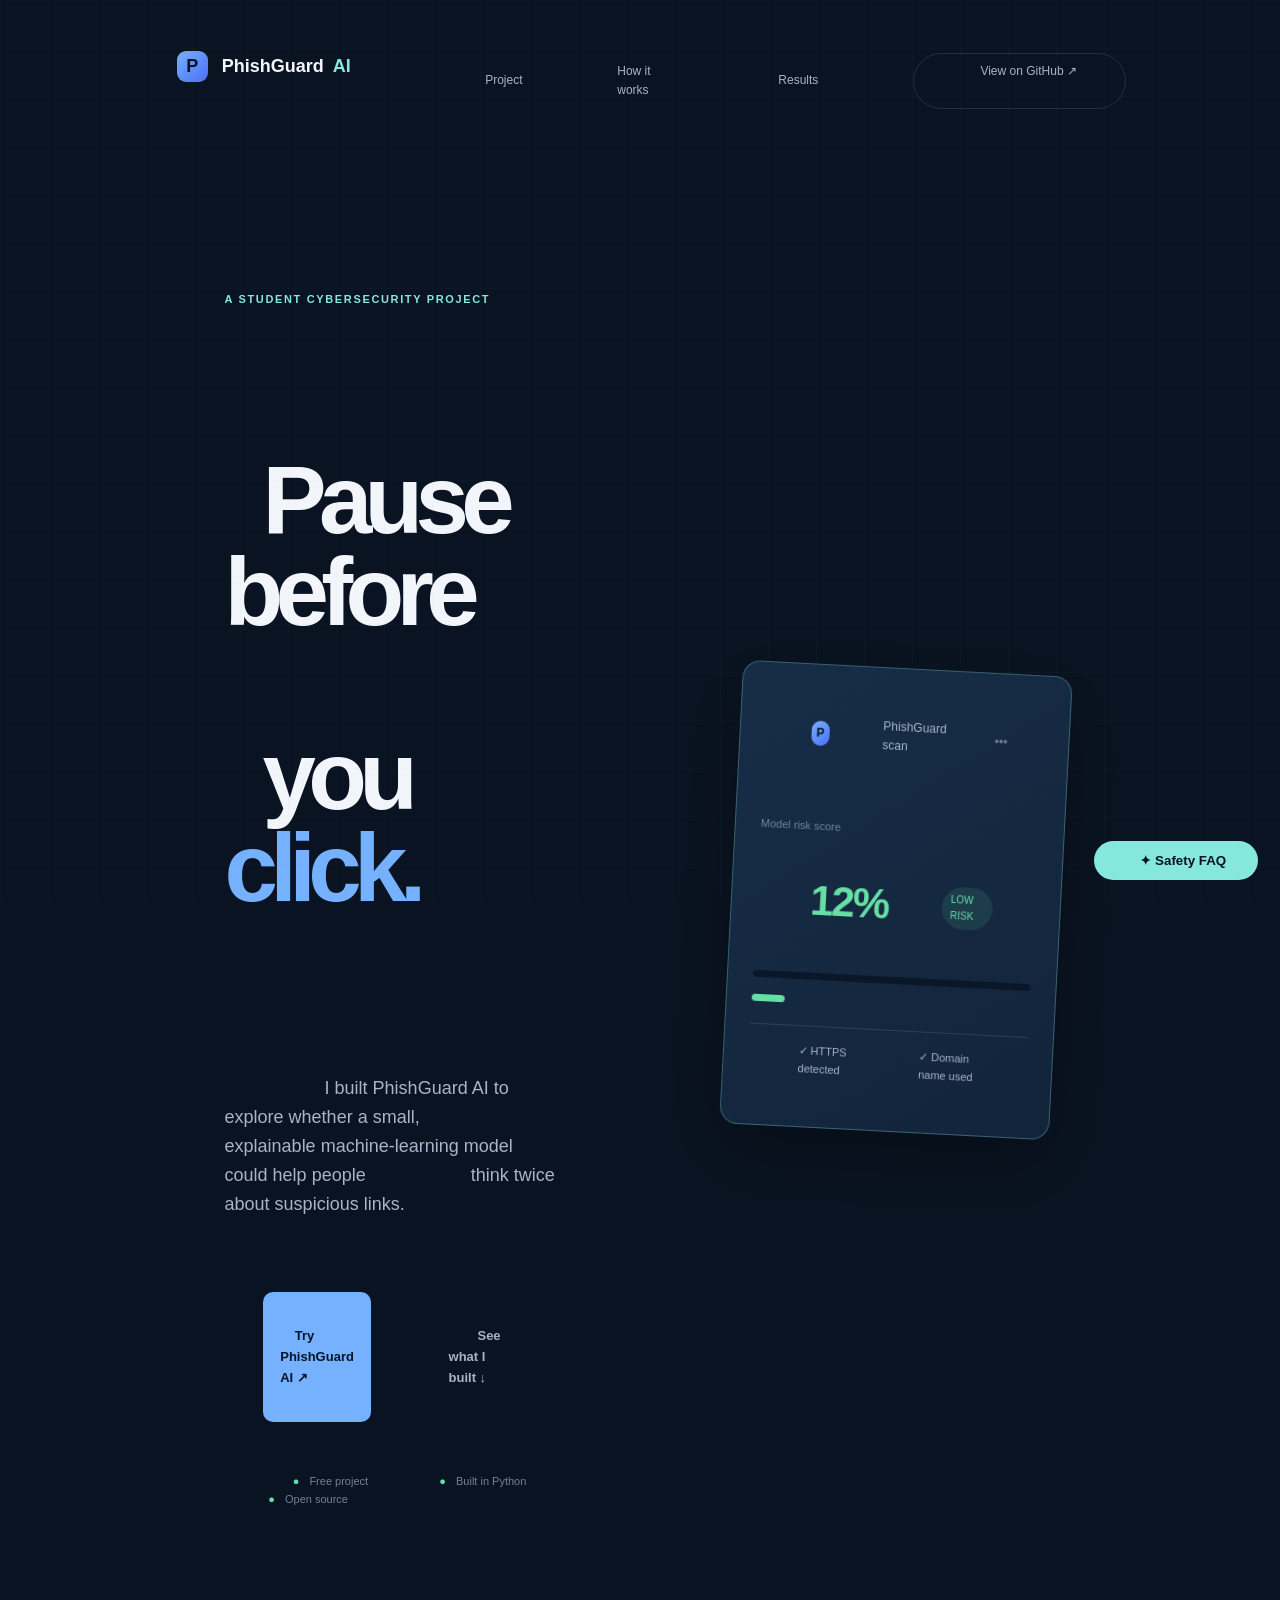
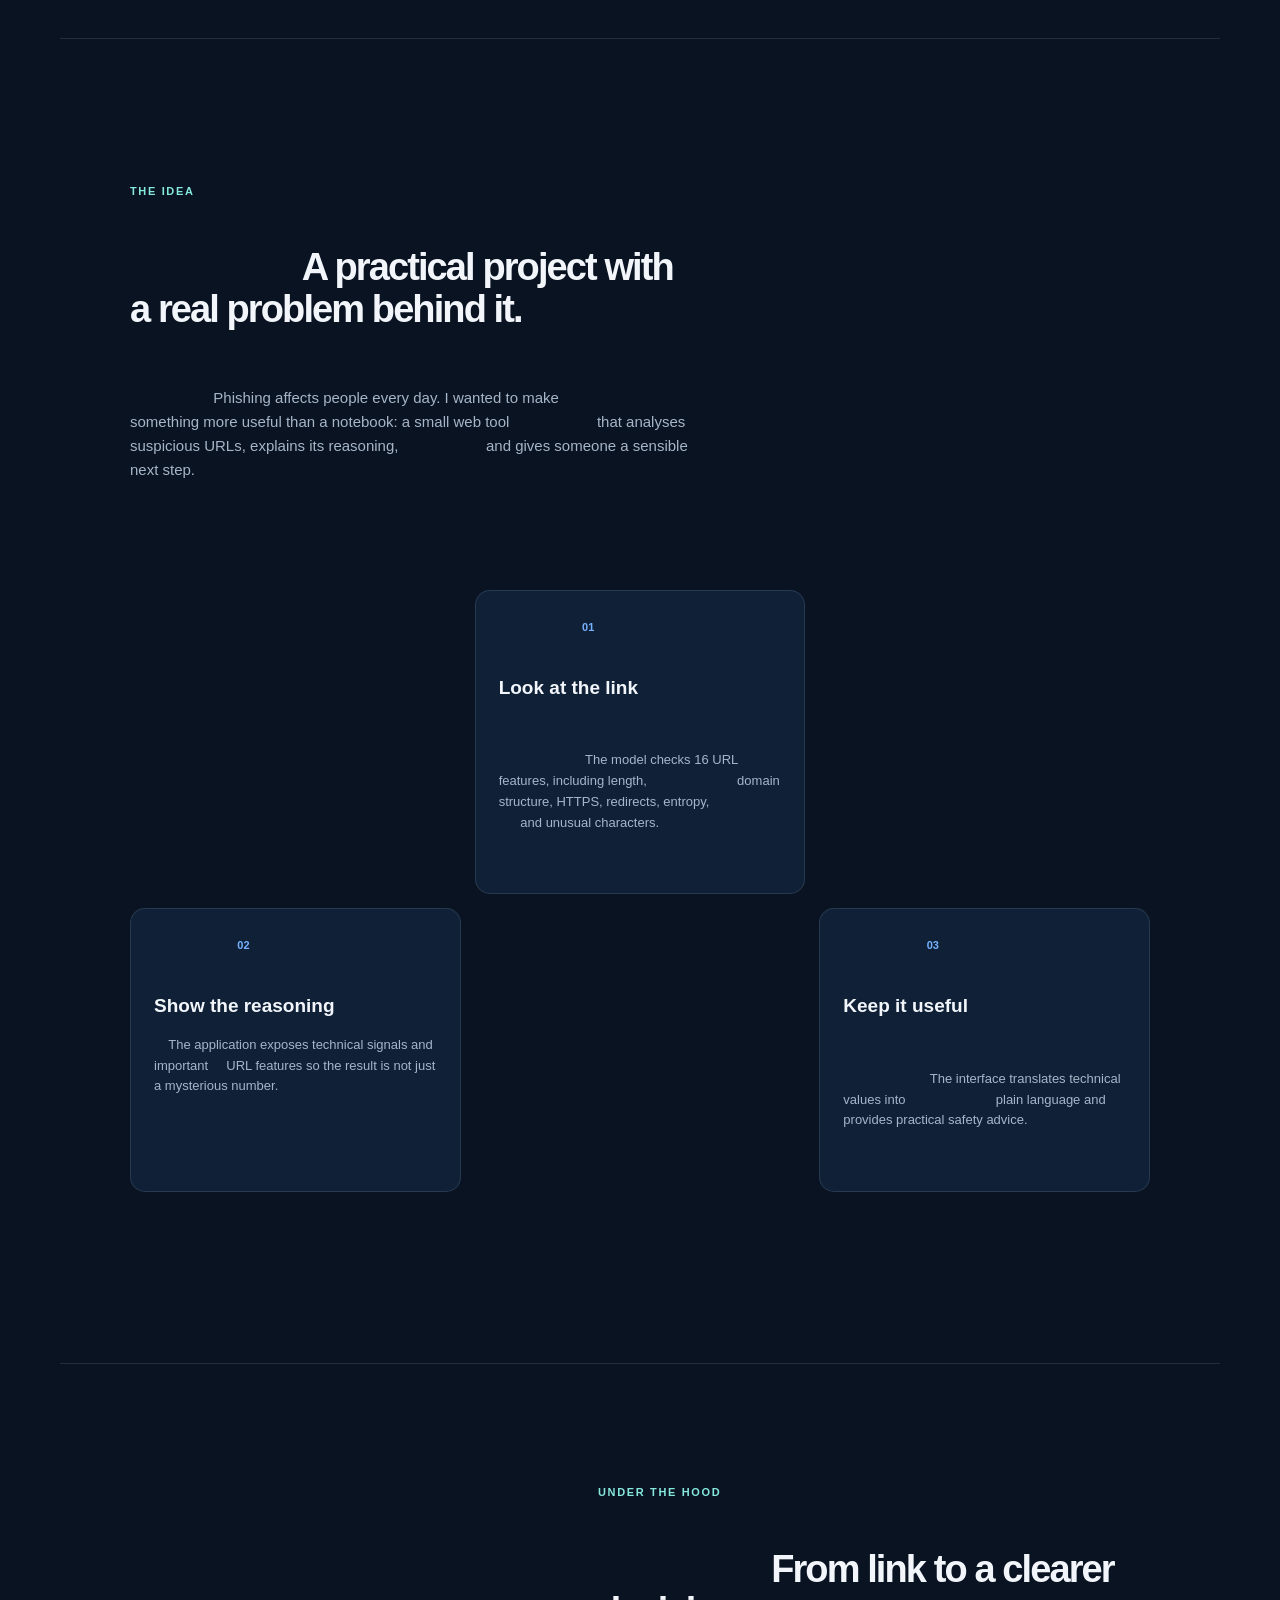
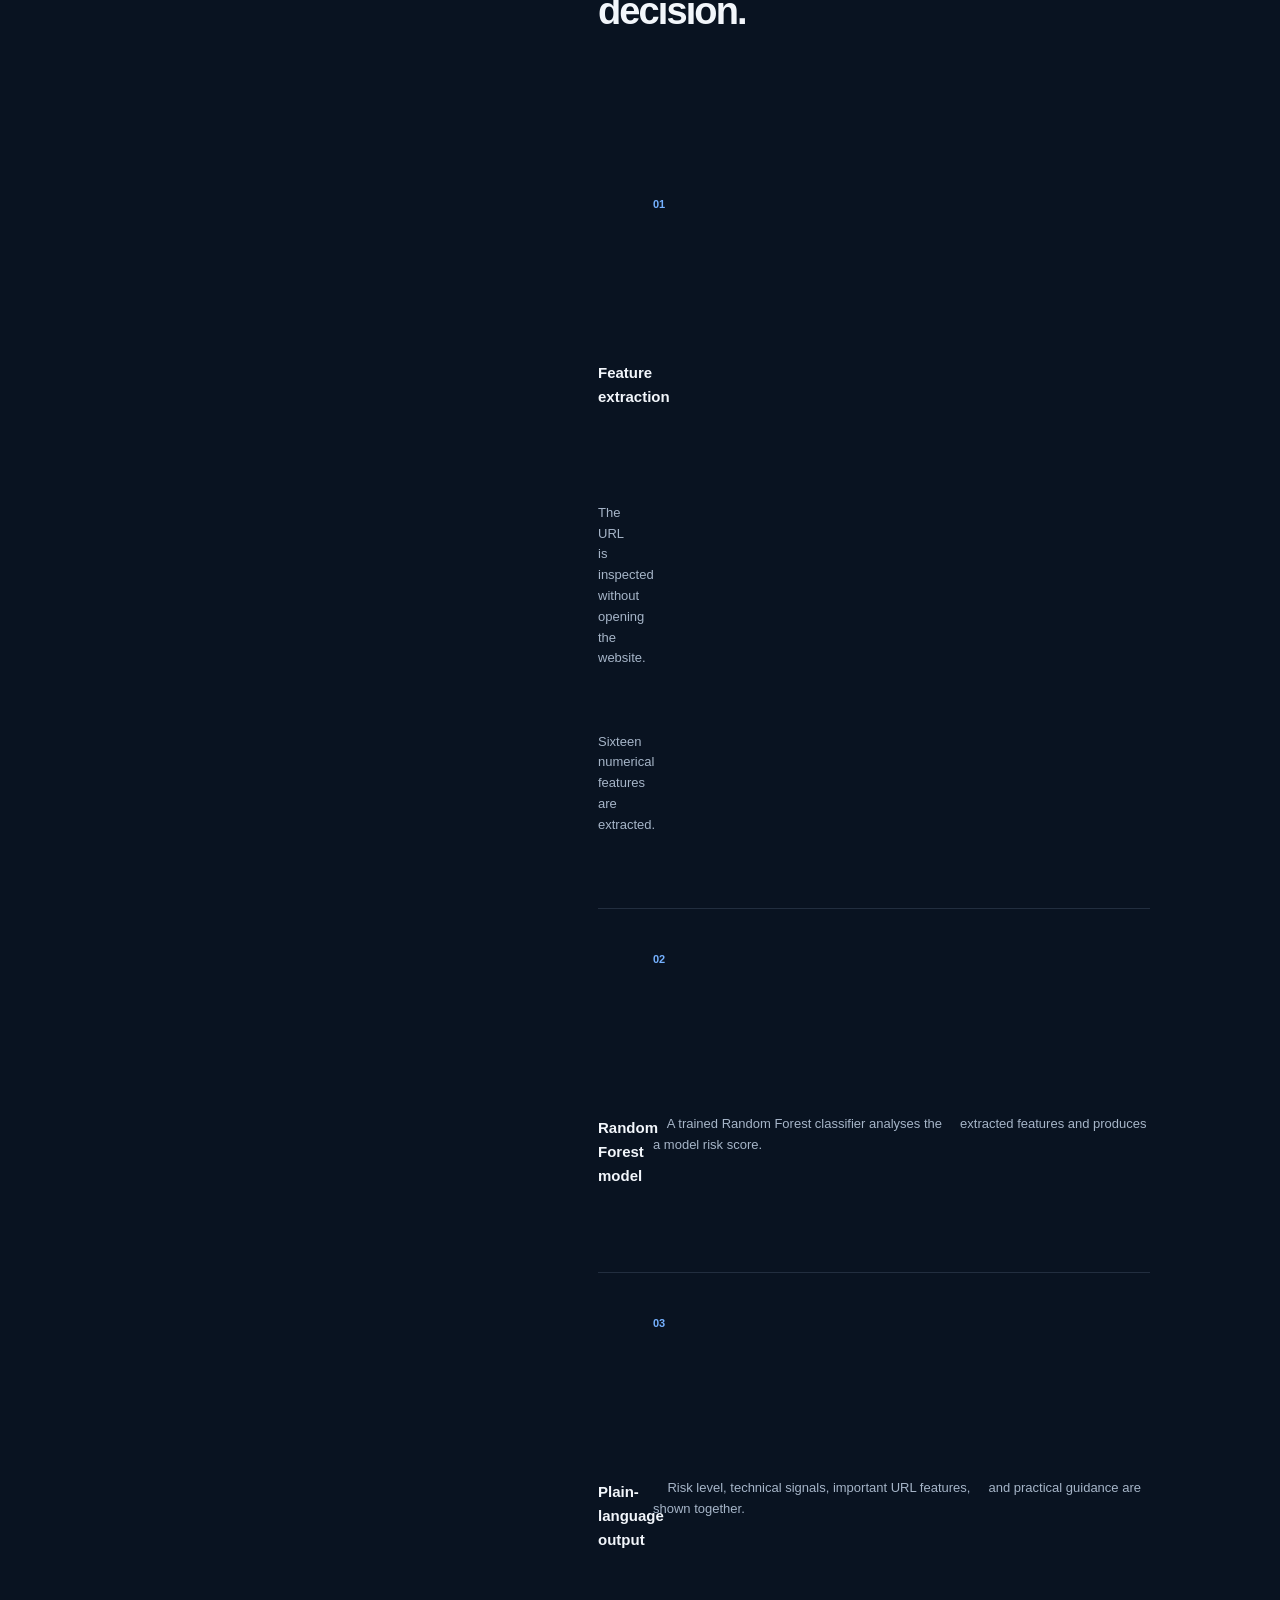
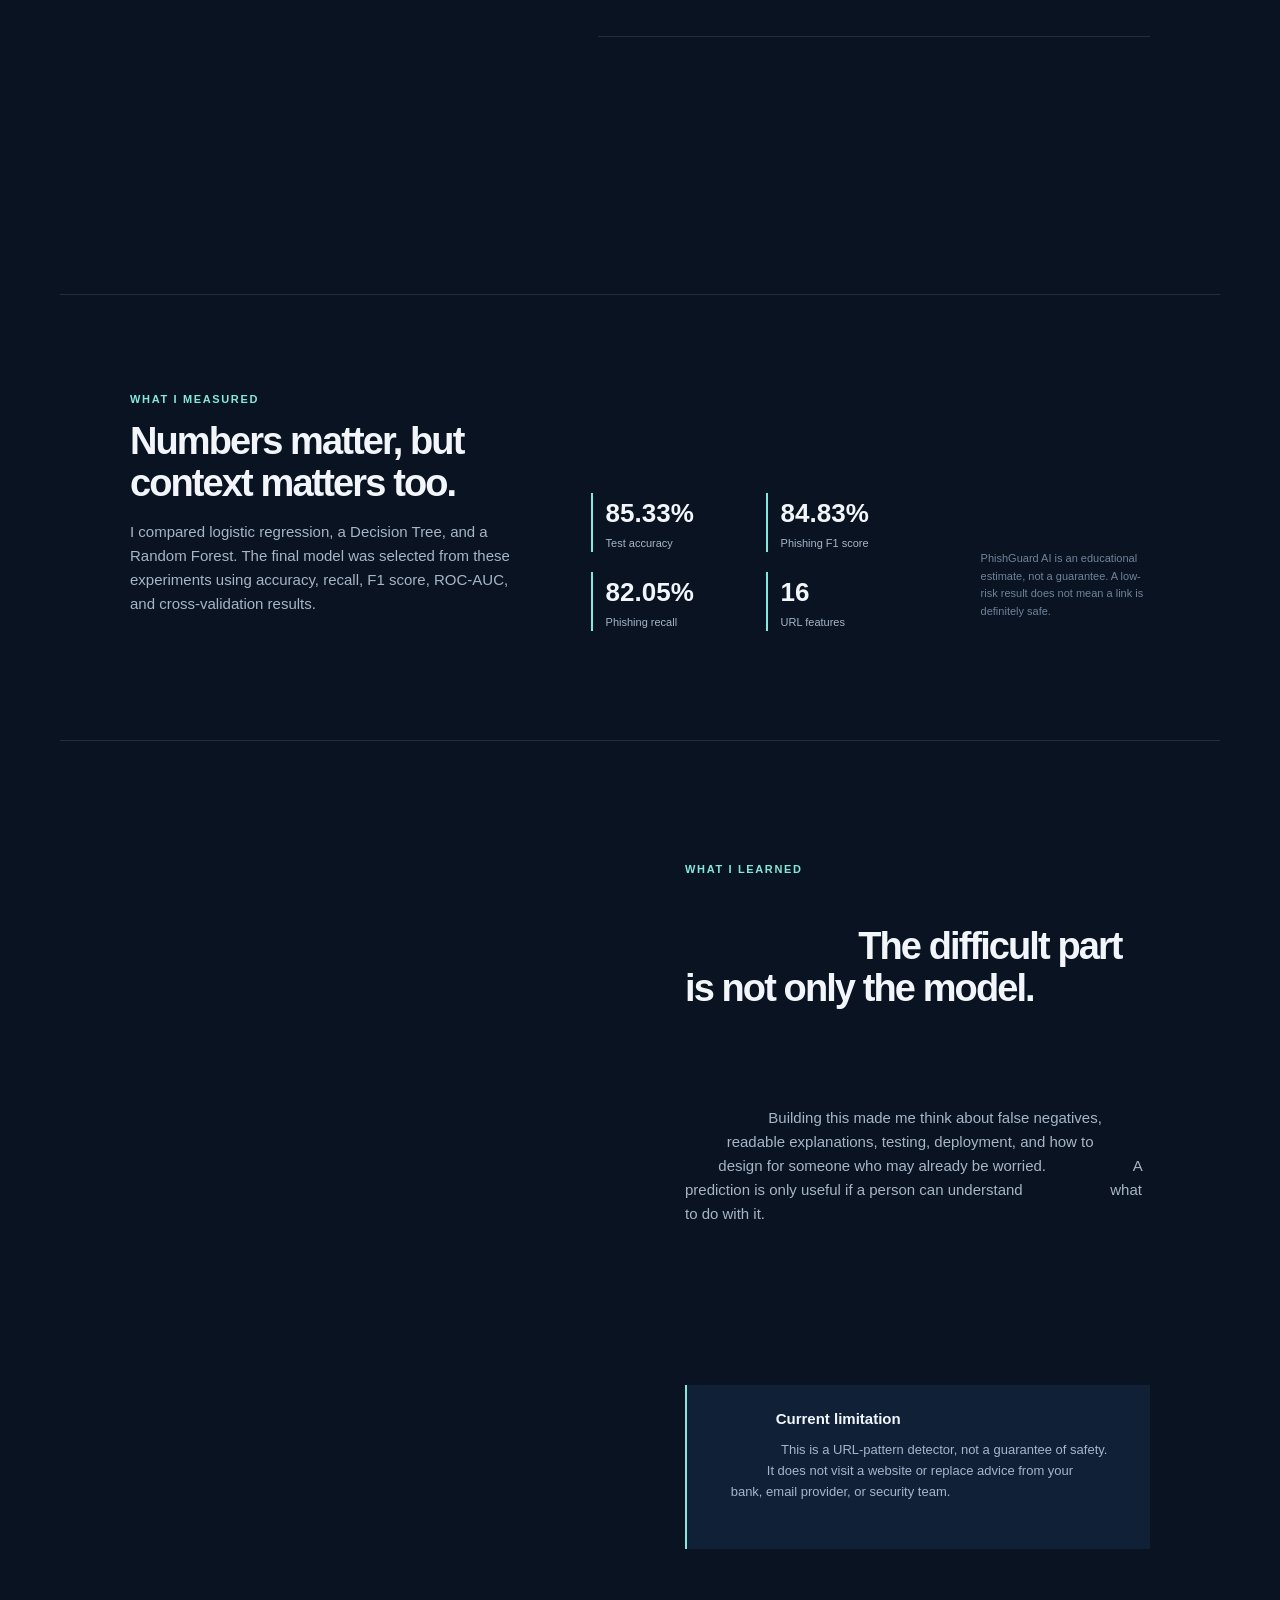
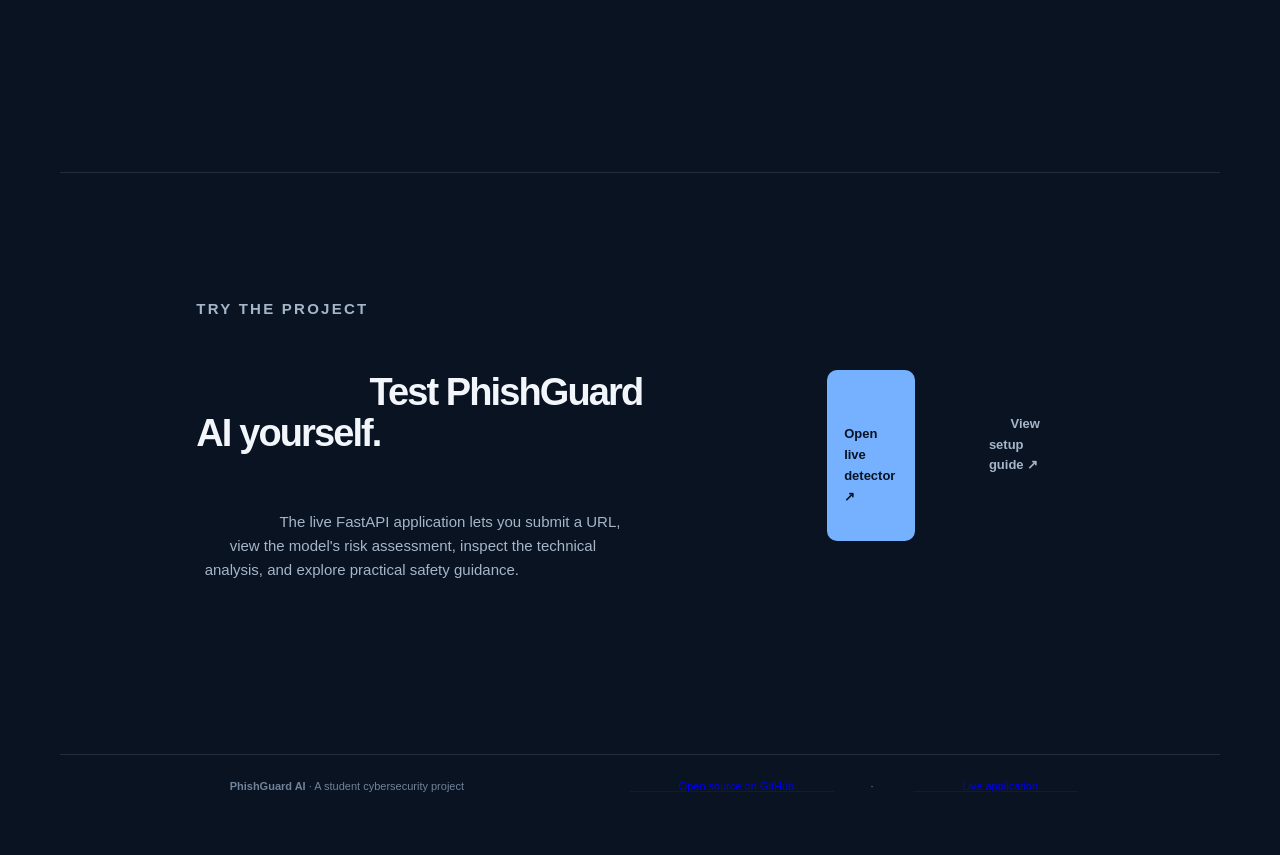
==== commit 631b4ac0: "Finalize Random Forest phishing detection system" ====
--- a/docs/index.html
+++ b/docs/index.html
@@ -1,375 +1,313 @@
 <!doctype html>
 <html lang="en">
 <head>
-    <meta charset="utf-8">
-    <meta name="viewport" content="width=device-width, initial-scale=1">
-    <meta name="description" content="A student-built phishing URL detection project using explainable machine learning.">
-    <title>PhishGuard AI | A phishing detection project</title>
-    <link rel="stylesheet" href="./styles.css">
-    <link rel="stylesheet" href="./overrides.css">
+    <meta charset="utf-8">
+    <meta name="viewport" content="width=device-width, initial-scale=1">
+    <meta name="description" content="A student-built phishing URL detection project using explainable machine learning.">
+    <title>PhishGuard AI | A phishing detection project</title>
+    <link rel="stylesheet" href="./styles.css">
+    <link rel="stylesheet" href="./overrides.css">
 </head>
-
 <body>
-    <header class="site-header">
-        <a class="brand" href="./">
-            <span class="brand-mark">P</span> PhishGuard <strong>AI</strong>
-        </a>
-
-        <nav aria-label="Main navigation">
-            <a href="#project">Project</a>
-            <a href="#how-it-works">How it works</a>
-            <a href="#results">Results</a>
-            <a class="nav-button"
-               href="https://github.com/rtl-gli/PhishGuard-AI"
-               target="_blank"
-               rel="noopener noreferrer">
-                View on GitHub ↗
-            </a>
-        </nav>
-    </header>
-
-    <main>
-
-        <!-- HERO -->
-        <section class="hero">
-            <div class="hero-copy">
-                <p class="eyebrow">A student cybersecurity project</p>
-
-                <h1>
-                    Pause before<br>
-                    you <em>click.</em>
-                </h1>
-
-                <p class="hero-lede">
-                    I built PhishGuard AI to explore whether a small,
-                    explainable machine-learning model could help people
-                    think twice about suspicious links.
-                </p>
-
-                <div class="actions">
-                    <a class="button primary"
-                       href="https://phishguard-ai.fastapicloud.dev"
-                       target="_blank"
-                       rel="noopener noreferrer">
-                        Try PhishGuard AI ↗
-                    </a>
-
-                    <a class="button quiet" href="#project">
-                        See what I built ↓
-                    </a>
-                </div>
-
-                <p class="trust-line">
-                    <span>●</span> Free project
-                    <span>●</span> Built in Python
-                    <span>●</span> Open source
-                </p>
-            </div>
-
-            <div class="hero-card" aria-label="Example phishing risk result">
-                <div class="card-top">
-                    <span class="mini-mark">P</span>
-                    <span>PhishGuard scan</span>
-                    <span class="dots">•••</span>
-                </div>
-
-                <p class="card-label">Model risk score</p>
-
-                <div class="score-row">
-                    <strong>12%</strong>
-                    <span class="safe-pill">LOW RISK</span>
-                </div>
-
-                <div class="progress">
-                    <span></span>
-                </div>
-
-                <div class="card-foot">
-                    <span>✓ HTTPS detected</span>
-                    <span>✓ Domain name used</span>
-                </div>
-            </div>
-        </section>
-
-
-        <!-- PROJECT -->
-        <section id="project" class="section">
-            <div class="section-intro">
-                <p class="eyebrow">The idea</p>
-
-                <h2>
-                    A practical project with a real problem behind it.
-                </h2>
-
-                <p>
-                    Phishing affects people every day. I wanted to make
-                    something more useful than a notebook: a small web tool
-                    that analyses suspicious URLs, explains its reasoning,
-                    and gives someone a sensible next step.
-                </p>
-            </div>
-
-            <div class="feature-grid">
-                <article class="feature">
-                    <span class="feature-number">01</span>
-                    <h3>Look at the link</h3>
-                    <p>
-                        The model checks 16 URL features, including length,
-                        domain structure, HTTPS, redirects, entropy,
-                        and unusual characters.
-                    </p>
-                </article>
-
-                <article class="feature">
-                    <span class="feature-number">02</span>
-                    <h3>Show the reasoning</h3>
-                    <p>
-                        The application exposes technical signals and the
-                        decision path so the result is not just a mysterious
-                        number.
-                    </p>
-                </article>
-
-                <article class="feature">
-                    <span class="feature-number">03</span>
-                    <h3>Keep it useful</h3>
-                    <p>
-                        The interface translates technical values into
-                        plain language and provides practical safety advice.
-                    </p>
-                </article>
-            </div>
-        </section>
-
-
-        <!-- HOW IT WORKS -->
-        <section id="how-it-works" class="section split-section">
-            <div>
-                <p class="eyebrow">Under the hood</p>
-
-                <h2>
-                    From link to a clearer decision.
-                </h2>
-            </div>
-
-            <div class="steps">
-
-                <div>
-                    <span>01</span>
-                    <h3>Feature extraction</h3>
-                    <p>
-                        The URL is inspected without opening the website.
-                        Sixteen numerical features are extracted.
-                    </p>
-                </div>
-
-                <div>
-                    <span>02</span>
-                    <h3>Decision tree model</h3>
-                    <p>
-                        A trained Decision Tree classifier analyses the
-                        extracted features and produces a model risk score.
-                    </p>
-                </div>
-
-                <div>
-                    <span>03</span>
-                    <h3>Plain-language output</h3>
-                    <p>
-                        Risk level, technical signals, decision-path
-                        information, and practical guidance are shown
-                        together.
-                    </p>
-                </div>
-
-            </div>
-        </section>
-
-
-        <!-- RESULTS -->
-        <section id="results" class="section results-section">
-            <div class="section-intro">
-                <p class="eyebrow">What I measured</p>
-
-                <h2>
-                    Numbers matter, but context matters too.
-                </h2>
-
-                <p>
-                    I compared a baseline logistic regression model with
-                    decision trees and tested different tree depths. The
-                    final model was selected from those experiments rather
-                    than picked at random.
-                </p>
-            </div>
-
-            <div class="metrics">
-                <div>
-                    <strong>85.11%</strong>
-                    <span>Test accuracy</span>
-                </div>
-
-                <div>
-                    <strong>84.49%</strong>
-                    <span>Phishing F1 score</span>
-                </div>
-
-                <div>
-                    <strong>81.14%</strong>
-                    <span>Phishing recall</span>
-                </div>
-
-                <div>
-                    <strong>16</strong>
-                    <span>URL features</span>
-                </div>
-            </div>
-
-            <p class="disclaimer">
-                PhishGuard AI is an educational estimate, not a guarantee.
-                A low-risk result does not mean a link is definitely safe.
-            </p>
-        </section>
-
-
-        <!-- REFLECTION -->
-        <section class="section reflection-section">
-            <div class="section-intro">
-                <p class="eyebrow">What I learned</p>
-
-                <h2>
-                    The difficult part is not only the model.
-                </h2>
-
-                <p>
-                    Building this made me think about false negatives,
-                    readable explanations, testing, deployment, and how to
-                    design for someone who may already be worried.
-                    A prediction is only useful if a person can understand
-                    what to do with it.
-                </p>
-            </div>
-
-            <div class="reflection-note">
-                <strong>Current limitation</strong>
-
-                <p>
-                    This is a URL-pattern detector, not a guarantee of safety.
-                    It does not visit a website or replace advice from your
-                    bank, email provider, or security team.
-                </p>
-            </div>
-        </section>
-
-
-        <!-- LIVE APPLICATION -->
-        <section class="section next-section">
-            <div>
-                <p class="eyebrow">Try the project</p>
-
-                <h2>
-                    Test PhishGuard AI yourself.
-                </h2>
-
-                <p>
-                    The live FastAPI application lets you submit a URL,
-                    view the model's risk assessment, inspect the technical
-                    analysis, and explore practical safety guidance.
-                </p>
-            </div>
-
-            <div class="actions">
-                <a class="button primary"
-                   href="https://phishguard-ai.fastapicloud.dev"
-                   target="_blank"
-                   rel="noopener noreferrer">
-                    Open live detector ↗
-                </a>
-
-                <a class="button quiet"
-                   href="https://github.com/rtl-gli/PhishGuard-AI#running-the-web-application"
-                   target="_blank"
-                   rel="noopener noreferrer">
-                    View setup guide ↗
-                </a>
-            </div>
-        </section>
-
-    </main>
-
-
-    <!-- FOOTER -->
-    <footer>
-        <span>
-            <strong>PhishGuard AI</strong> · A student cybersecurity project
-        </span>
-
-        <span>
-            <a href="https://github.com/rtl-gli/PhishGuard-AI"
-               target="_blank"
-               rel="noopener noreferrer">
-                Open source on GitHub
-            </a>
-            ·
-            <a href="https://phishguard-ai.fastapicloud.dev"
-               target="_blank"
-               rel="noopener noreferrer">
-                Live application
-            </a>
-        </span>
-    </footer>
-
-
-    <!-- SAFETY FAQ -->
-    <button
-        id="helpButton"
-        class="help-button"
-        type="button"
-        aria-expanded="false">
-        ✦ Safety FAQ
-    </button>
-
-    <aside
-        id="helpPanel"
-        class="help-panel"
-        hidden>
-
-        <div class="help-heading">
-            <strong>Safety FAQ</strong>
-
-            <button
-                id="closeHelp"
-                type="button"
-                aria-label="Close safety FAQ">
-                ×
-            </button>
+    <header class="site-header">
+        <a class="brand" href="./">
+            <span class="brand-mark">P</span> PhishGuard <strong>AI</strong>
+        </a>
+        <nav aria-label="Main navigation">
+            <a href="#project">Project</a>
+            <a href="#how-it-works">How it works</a>
+            <a href="#results">Results</a>
+            <a class="nav-button"
+               href="https://github.com/rtl-gli/PhishGuard-AI"
+               target="_blank"
+               rel="noopener noreferrer">
+                View on GitHub ↗
+            </a>
+        </nav>
+    </header>
+    <main>
+        <!-- HERO -->
+        <section class="hero">
+            <div class="hero-copy">
+                <p class="eyebrow">A student cybersecurity project</p>
+                <h1>
+                    Pause before<br>
+                    you <em>click.</em>
+                </h1>
+                <p class="hero-lede">
+                    I built PhishGuard AI to explore whether a small,
+                    explainable machine-learning model could help people
+                    think twice about suspicious links.
+                </p>
+                <div class="actions">
+                    <a class="button primary"
+                       href="https://phishguard-ai.fastapicloud.dev"
+                       target="_blank"
+                       rel="noopener noreferrer">
+                        Try PhishGuard AI ↗
+                    </a>
+                    <a class="button quiet" href="#project">
+                        See what I built ↓
+                    </a>
+                </div>
+                <p class="trust-line">
+                    <span>●</span> Free project
+                    <span>●</span> Built in Python
+                    <span>●</span> Open source
+                </p>
+            </div>
+            <div class="hero-card" aria-label="Example phishing risk result">
+                <div class="card-top">
+                    <span class="mini-mark">P</span>
+                    <span>PhishGuard scan</span>
+                    <span class="dots">•••</span>
+                </div>
+                <p class="card-label">Model risk score</p>
+                <div class="score-row">
+                    <strong>12%</strong>
+                    <span class="safe-pill">LOW RISK</span>
+                </div>
+                <div class="progress">
+                    <span></span>
+                </div>
+                <div class="card-foot">
+                    <span>✓ HTTPS detected</span>
+                    <span>✓ Domain name used</span>
+                </div>
+            </div>
+        </section>
+        <!-- PROJECT -->
+        <section id="project" class="section">
+            <div class="section-intro">
+                <p class="eyebrow">The idea</p>
+                <h2>
+                    A practical project with a real problem behind it.
+                </h2>
+                <p>
+                    Phishing affects people every day. I wanted to make
+                    something more useful than a notebook: a small web tool
+                    that analyses suspicious URLs, explains its reasoning,
+                    and gives someone a sensible next step.
+                </p>
+            </div>
+            <div class="feature-grid">
+                <article class="feature">
+                    <span class="feature-number">01</span>
+                    <h3>Look at the link</h3>
+                    <p>
+                        The model checks 16 URL features, including length,
+                        domain structure, HTTPS, redirects, entropy,
+                        and unusual characters.
+                    </p>
+                </article>
+                <article class="feature">
+                    <span class="feature-number">02</span>
+                    <h3>Show the reasoning</h3>
+<p>
+    The application exposes technical signals and important
+    URL features so the result is not just a mysterious number.
+</p>
+                </article>
+                <article class="feature">
+                    <span class="feature-number">03</span>
+                    <h3>Keep it useful</h3>
+                    <p>
+                        The interface translates technical values into
+                        plain language and provides practical safety advice.
+                    </p>
+                </article>
+            </div>
+        </section>
+        <!-- HOW IT WORKS -->
+        <section id="how-it-works" class="section split-section">
+            <div>
+                <p class="eyebrow">Under the hood</p>
+                <h2>
+                    From link to a clearer decision.
+                </h2>
+            </div>
+            <div class="steps">
+                <div>
+                    <span>01</span>
+                    <h3>Feature extraction</h3>
+                    <p>
+                        The URL is inspected without opening the website.
+                        Sixteen numerical features are extracted.
+                    </p>
+                </div>
+                <div>
+                    <span>02</span>
+                    <h3>Random Forest model</h3>
+<p>
+    A trained Random Forest classifier analyses the
+    extracted features and produces a model risk score.
+</p>
+                </div>
+                <div>
+                    <span>03</span>
+                    <h3>Plain-language output</h3>
+<p>
+    Risk level, technical signals, important URL features,
+    and practical guidance are shown together.
+</p>
+                </div>
+            </div>
+        </section>
+        <!-- RESULTS -->
+<section id="results" class="section results-section">
+    <div class="section-intro">
+        <p class="eyebrow">What I measured</p>
+
+        <h2>
+            Numbers matter, but context matters too.
+        </h2>
+
+        <p>
+            I compared logistic regression, a Decision Tree, and a
+            Random Forest. The final model was selected from these
+            experiments using accuracy, recall, F1 score, ROC-AUC,
+            and cross-validation results.
+        </p>
+    </div>
+
+    <div class="metrics">
+        <div>
+            <strong>85.33%</strong>
+            <span>Test accuracy</span>
         </div>
 
-        <p id="helpAnswer">
-            Choose a question for a quick, plain-language answer.
-        </p>
-
-        <div class="faq-buttons">
-
-            <button
-                data-answer="Phishing is a scam that uses a convincing message or website to trick you into sharing information, sending money, or installing something harmful.">
-                What is phishing?
-            </button>
-
-            <button
-                data-answer="Do not enter any information. Close the page, change your password from the real website if you entered it, contact your bank if needed, and report the message.">
-                I clicked a suspicious link
-            </button>
-
-            <button
-                data-answer="The detector is a second opinion based on URL patterns. It does not visit the website and cannot guarantee that a link is safe.">
-                How accurate is it?
-            </button>
-
+        <div>
+            <strong>84.83%</strong>
+            <span>Phishing F1 score</span>
         </div>
-    </aside>
-
-
-    <script src="./script.js"></script>
+
+        <div>
+            <strong>82.05%</strong>
+            <span>Phishing recall</span>
+        </div>
+
+        <div>
+            <strong>16</strong>
+            <span>URL features</span>
+        </div>
+    </div>
+
+    <p class="disclaimer">
+        PhishGuard AI is an educational estimate, not a guarantee.
+        A low-risk result does not mean a link is definitely safe.
+    </p>
+</section>
+        <!-- REFLECTION -->
+        <section class="section reflection-section">
+            <div class="section-intro">
+                <p class="eyebrow">What I learned</p>
+                <h2>
+                    The difficult part is not only the model.
+                </h2>
+                <p>
+                    Building this made me think about false negatives,
+                    readable explanations, testing, deployment, and how to
+                    design for someone who may already be worried.
+                    A prediction is only useful if a person can understand
+                    what to do with it.
+                </p>
+            </div>
+            <div class="reflection-note">
+                <strong>Current limitation</strong>
+                <p>
+                    This is a URL-pattern detector, not a guarantee of safety.
+                    It does not visit a website or replace advice from your
+                    bank, email provider, or security team.
+                </p>
+            </div>
+        </section>
+        <!-- LIVE APPLICATION -->
+        <section class="section next-section">
+            <div>
+                <p class="eyebrow">Try the project</p>
+                <h2>
+                    Test PhishGuard AI yourself.
+                </h2>
+                <p>
+                    The live FastAPI application lets you submit a URL,
+                    view the model's risk assessment, inspect the technical
+                    analysis, and explore practical safety guidance.
+                </p>
+            </div>
+            <div class="actions">
+                <a class="button primary"
+                   href="https://phishguard-ai.fastapicloud.dev"
+                   target="_blank"
+                   rel="noopener noreferrer">
+                    Open live detector ↗
+                </a>
+                <a class="button quiet"
+                   href="https://github.com/rtl-gli/PhishGuard-AI#running-the-web-application"
+                   target="_blank"
+                   rel="noopener noreferrer">
+                    View setup guide ↗
+                </a>
+            </div>
+        </section>
+    </main>
+    <!-- FOOTER -->
+    <footer>
+        <span>
+            <strong>PhishGuard AI</strong> · A student cybersecurity project
+        </span>
+        <span>
+            <a href="https://github.com/rtl-gli/PhishGuard-AI"
+               target="_blank"
+               rel="noopener noreferrer">
+                Open source on GitHub
+            </a>
+            ·
+            <a href="https://phishguard-ai.fastapicloud.dev"
+               target="_blank"
+               rel="noopener noreferrer">
+                Live application
+            </a>
+        </span>
+    </footer>
+    <!-- SAFETY FAQ -->
+    <button
+        id="helpButton"
+        class="help-button"
+        type="button"
+        aria-expanded="false">
+        ✦ Safety FAQ
+    </button>
+    <aside
+        id="helpPanel"
+        class="help-panel"
+        hidden>
+        <div class="help-heading">
+            <strong>Safety FAQ</strong>
+            <button
+                id="closeHelp"
+                type="button"
+                aria-label="Close safety FAQ">
+                ×
+            </button>
+        </div>
+        <p id="helpAnswer">
+            Choose a question for a quick, plain-language answer.
+        </p>
+        <div class="faq-buttons">
+            <button
+                data-answer="Phishing is a scam that uses a convincing message or website to trick you into sharing information, sending money, or installing something harmful.">
+                What is phishing?
+            </button>
+            <button
+                data-answer="Do not enter any information. Close the page, change your password from the real website if you entered it, contact your bank if needed, and report the message.">
+                I clicked a suspicious link
+            </button>
+            <button
+                data-answer="The detector is a second opinion based on URL patterns. It does not visit the website and cannot guarantee that a link is safe.">
+                How accurate is it?
+            </button>
+        </div>
+    </aside>
+    <script src="./script.js"></script>
 </body>
 </html>
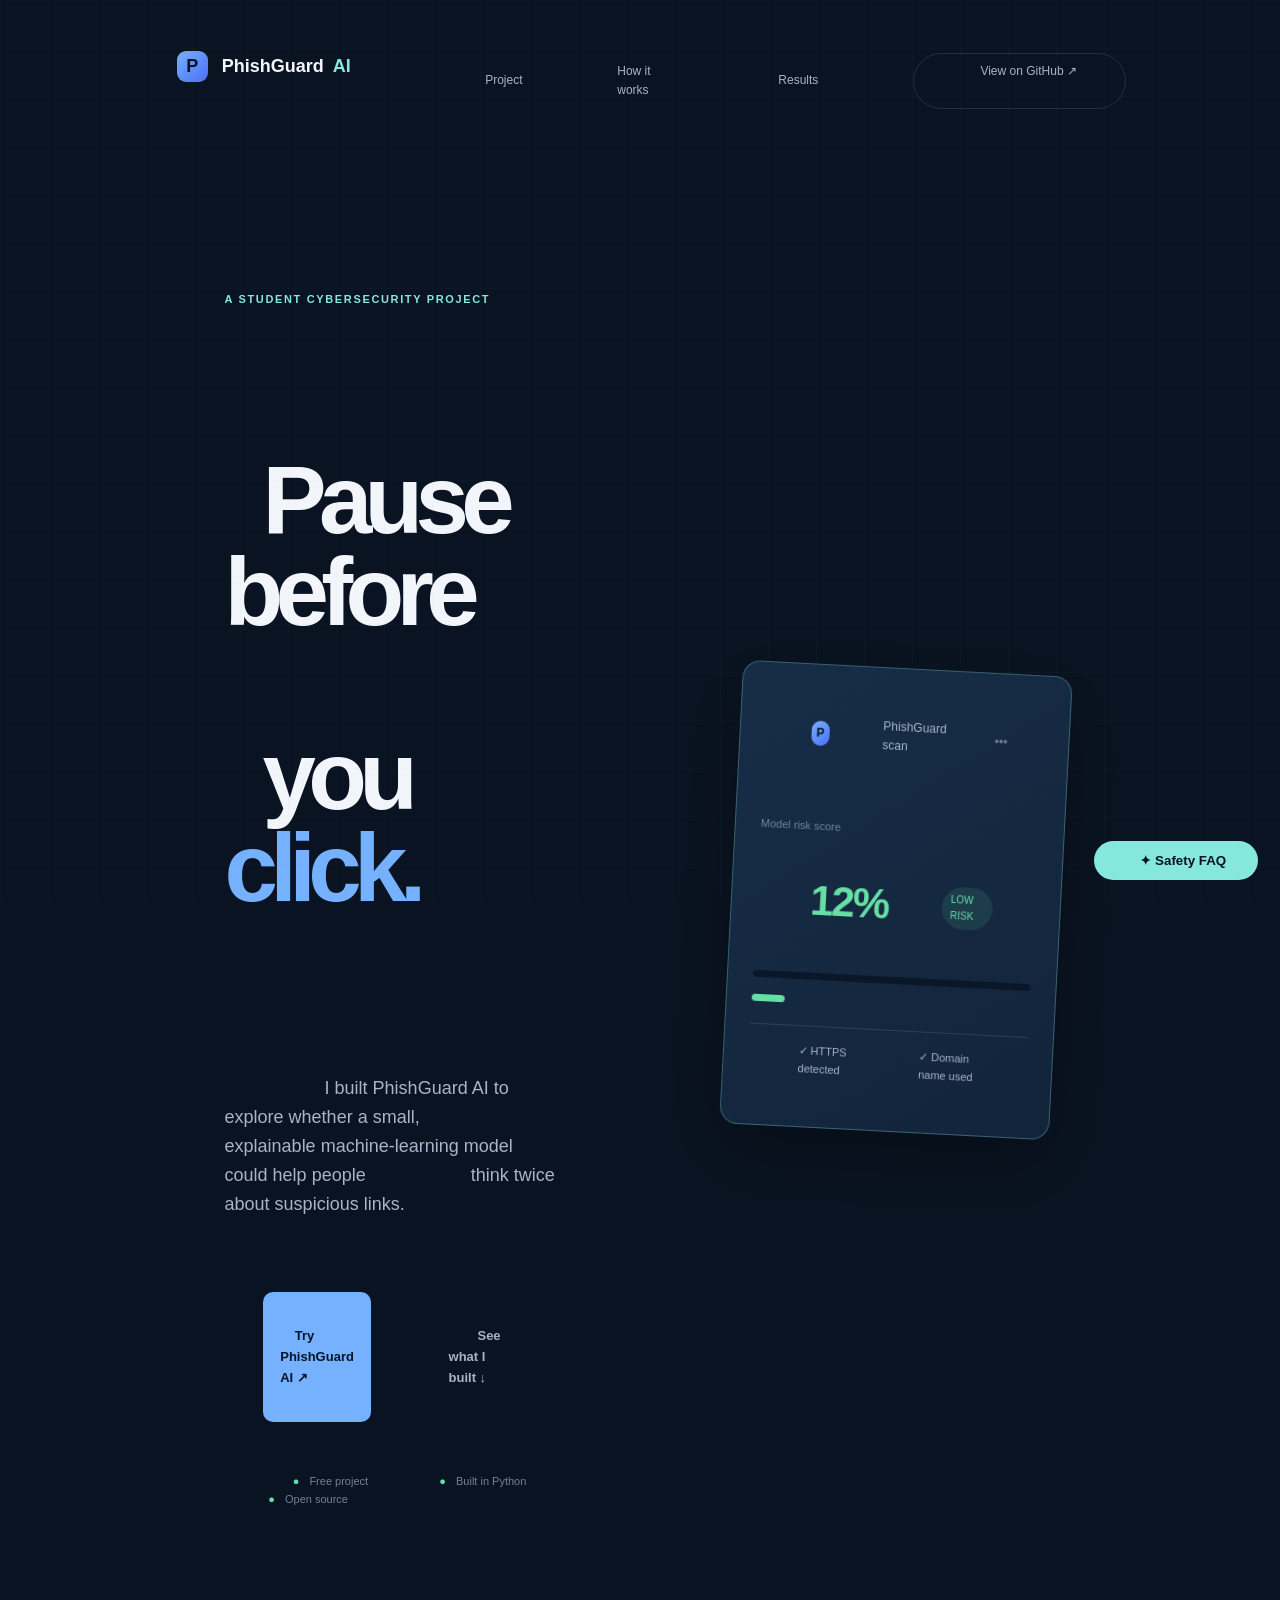
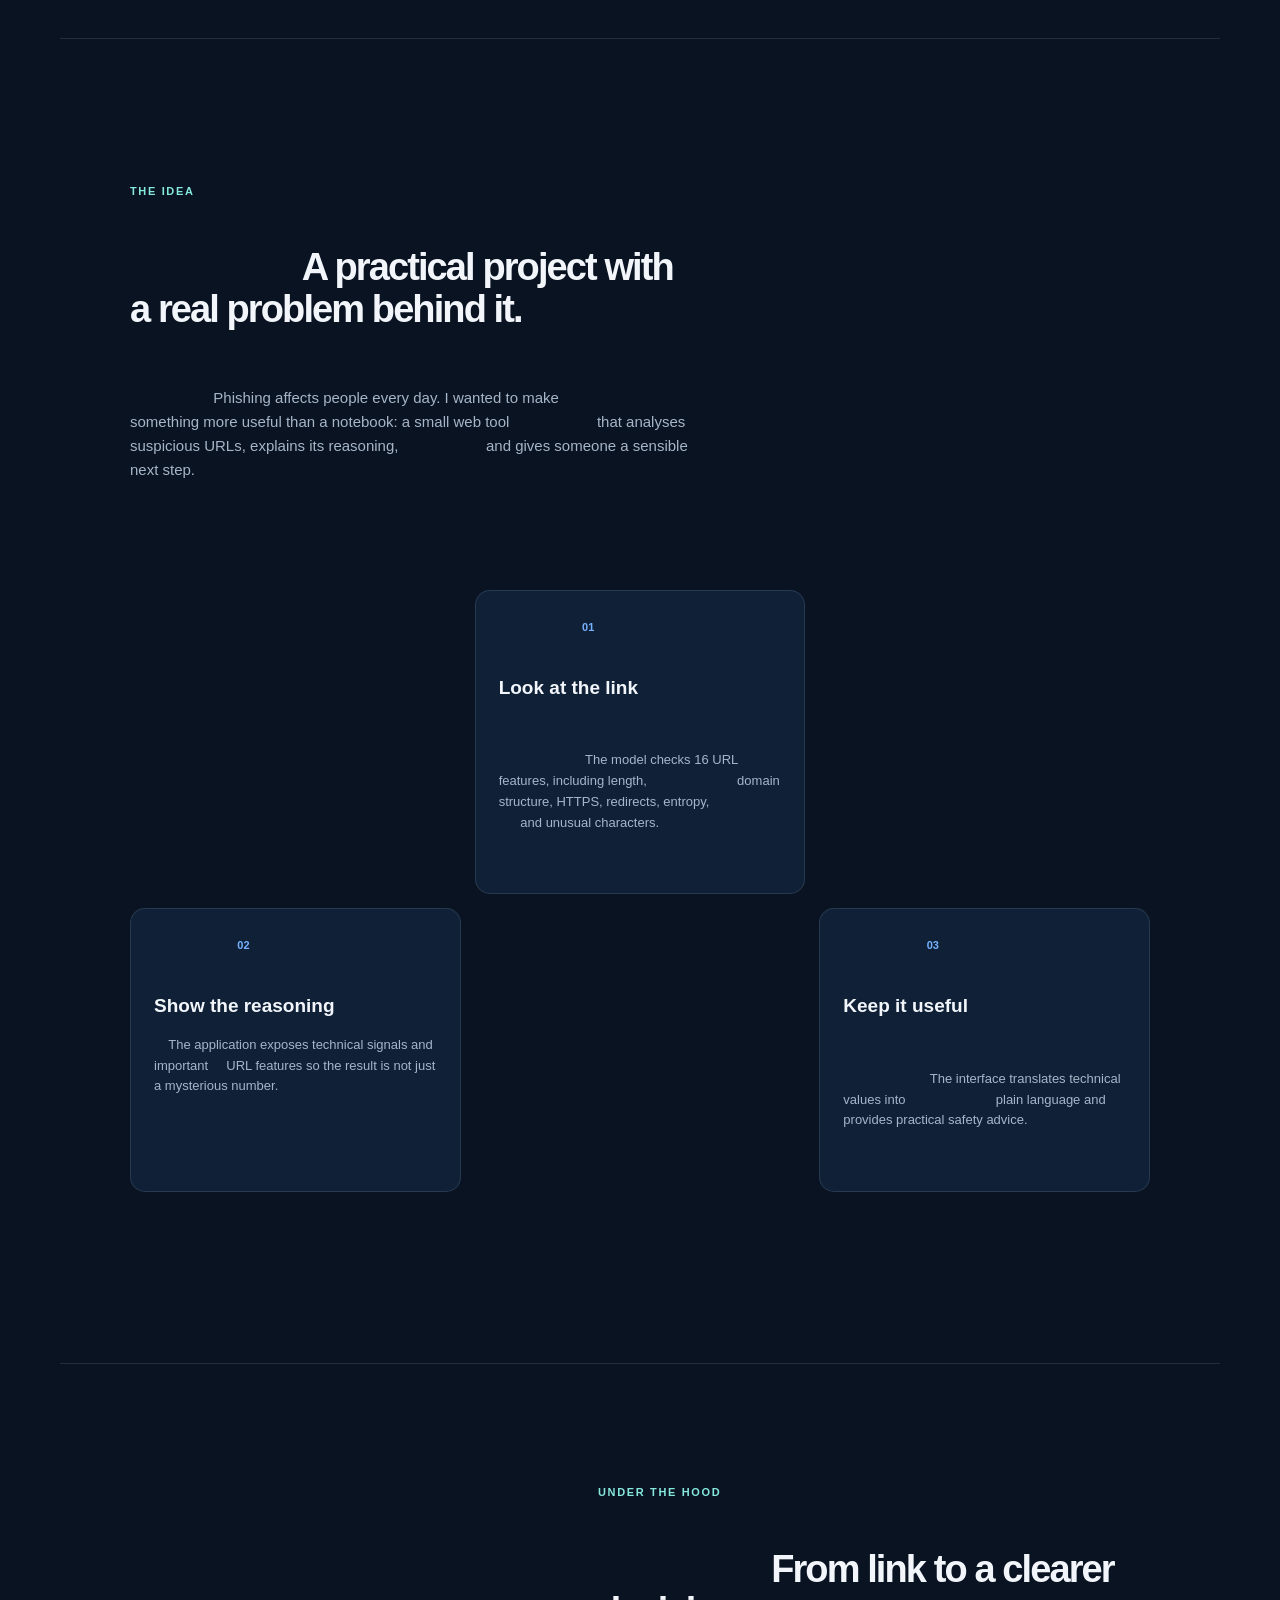
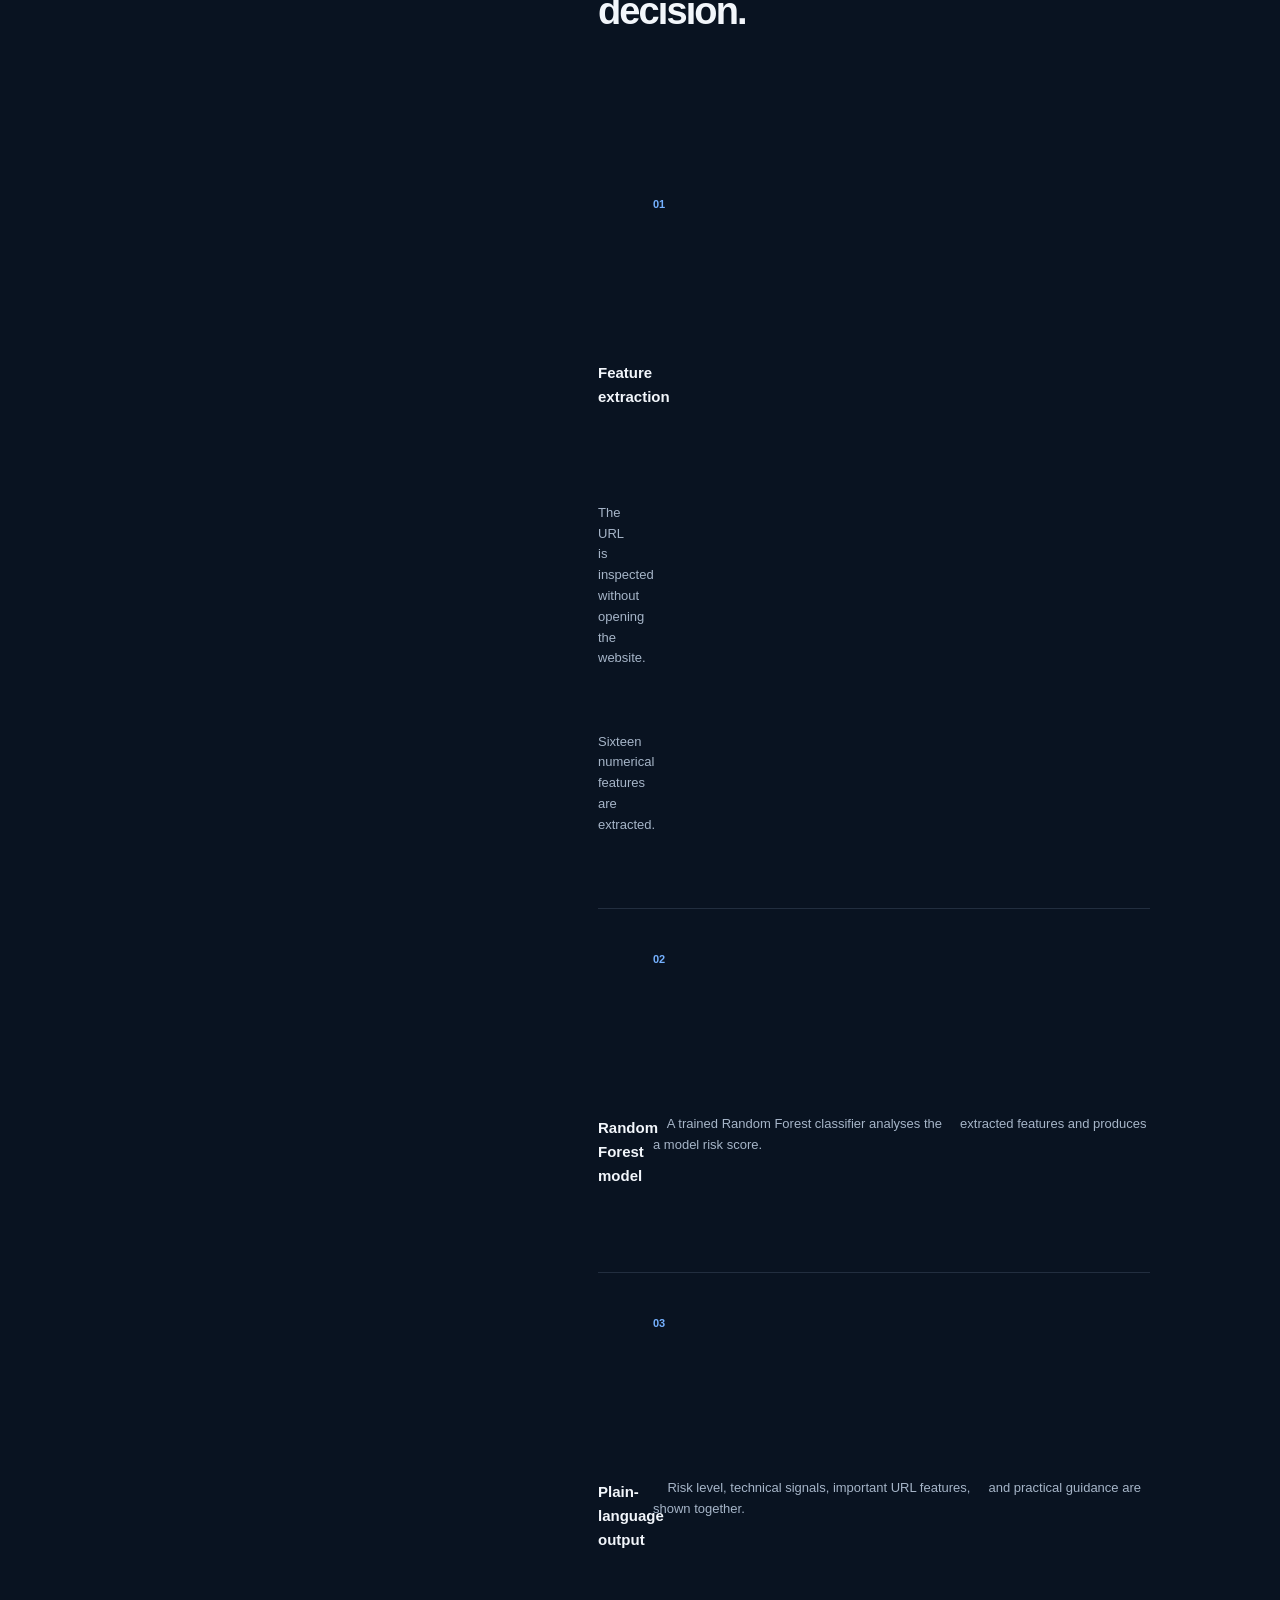
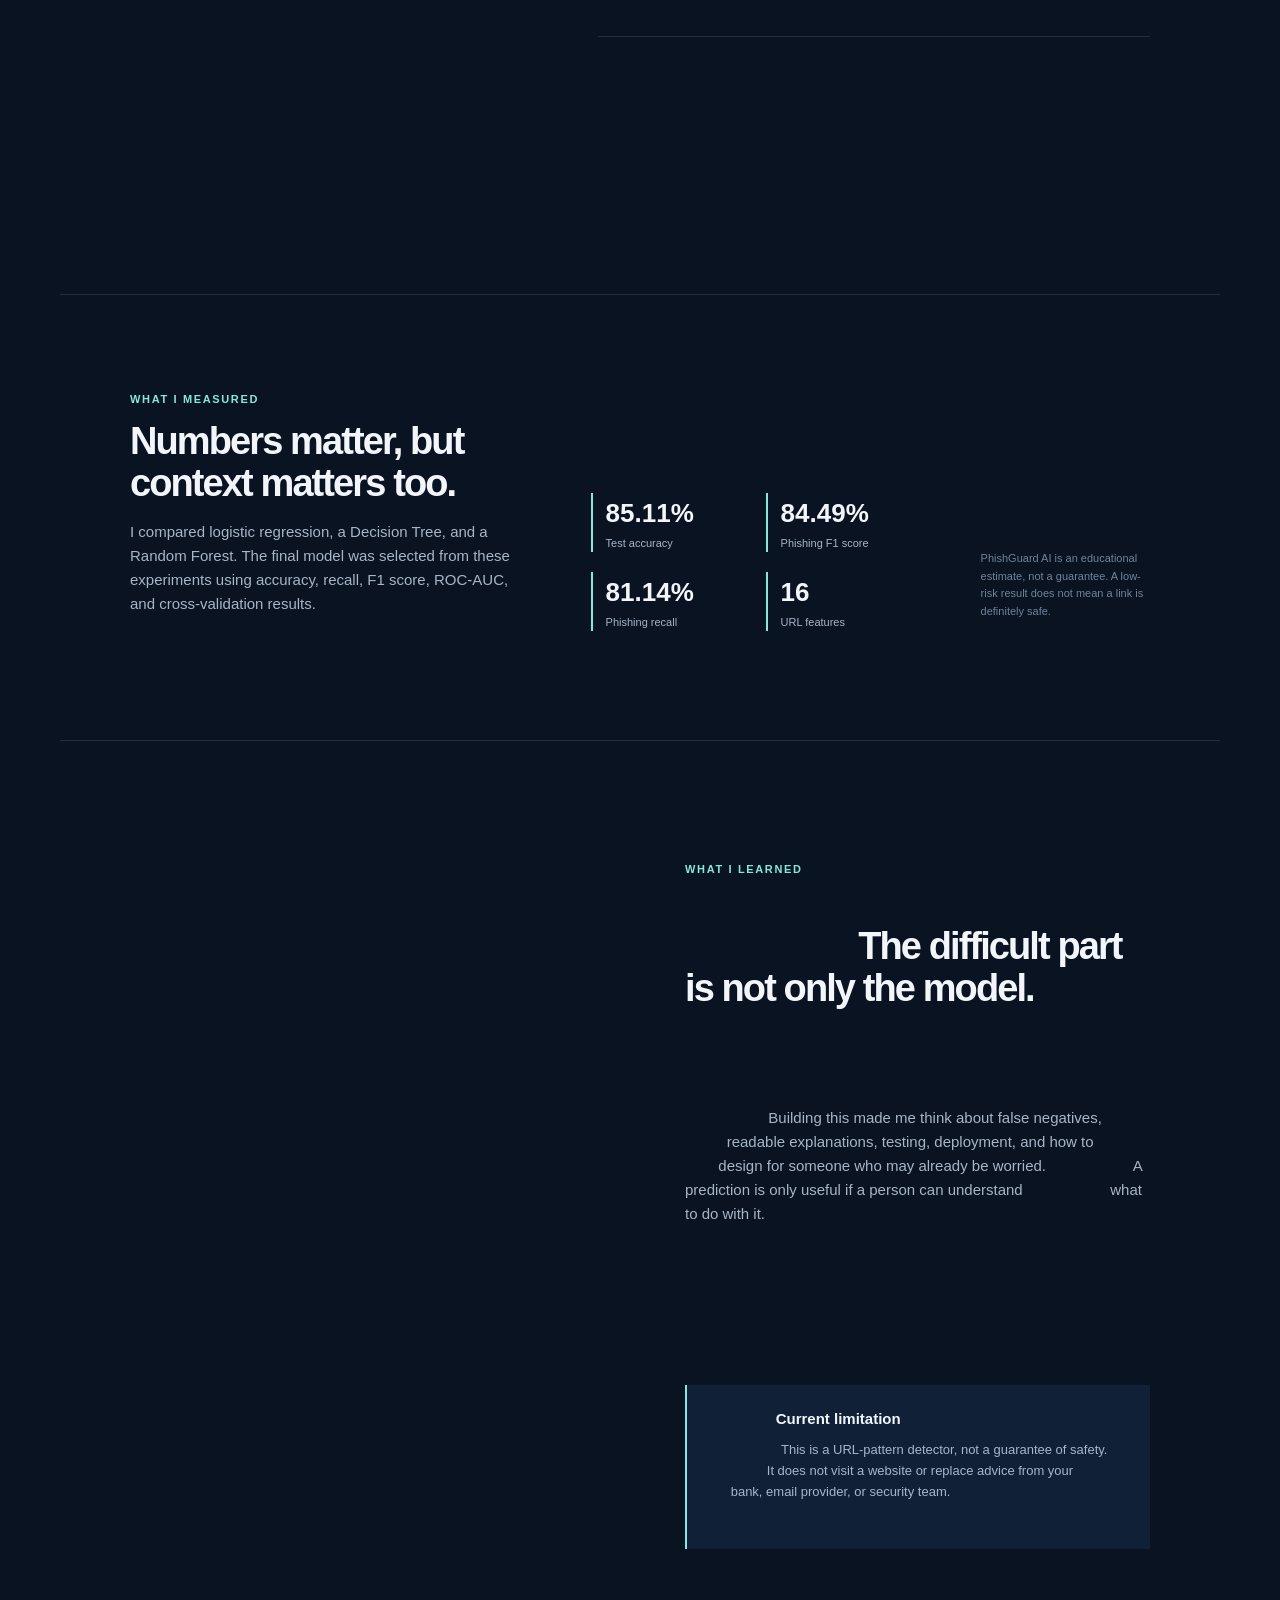
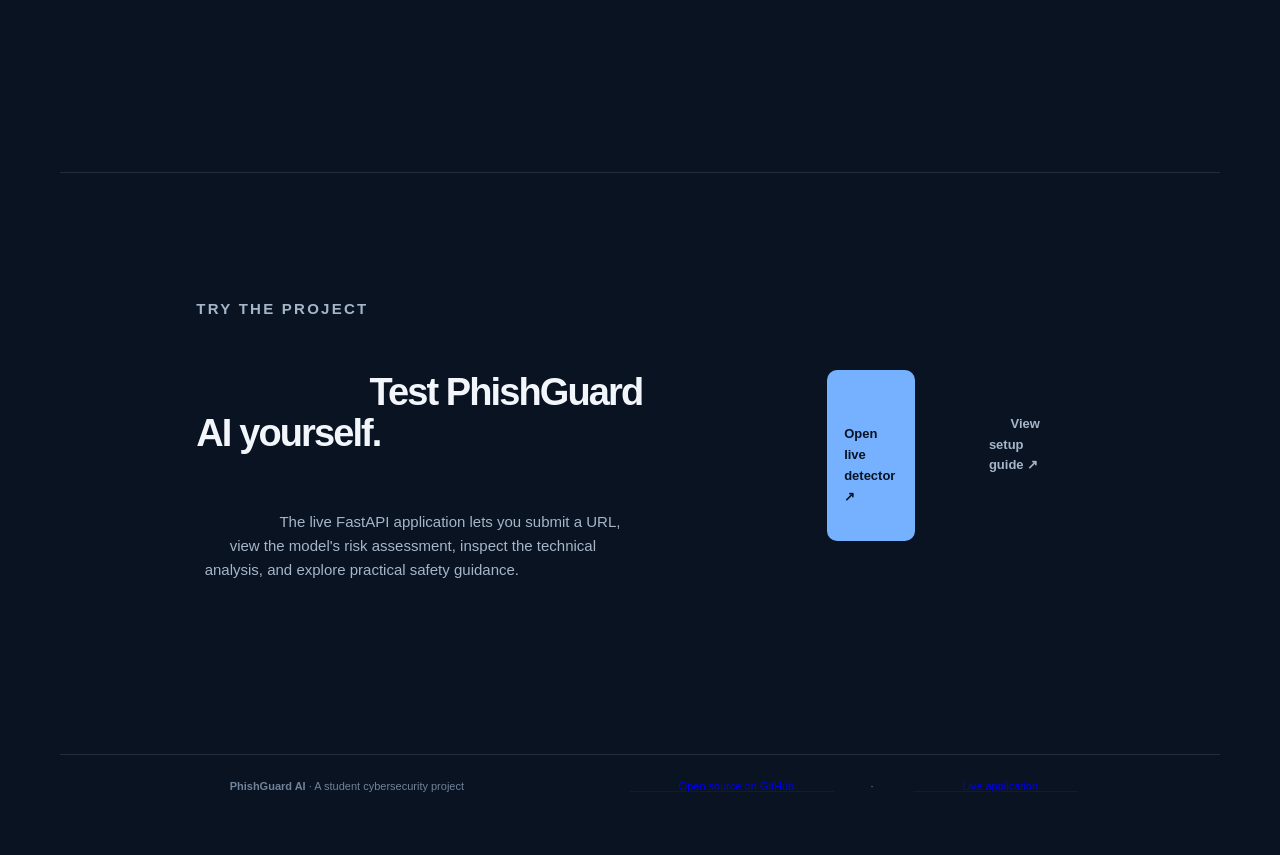
==== commit 4424c6d0: "Prepare PhishGuard AI v1 release Harden API input validation, align the detector UI with feature-imp" ====
--- a/docs/index.html
+++ b/docs/index.html
@@ -172,17 +172,17 @@
 
     <div class="metrics">
         <div>
-            <strong>85.33%</strong>
+            <strong>85.11%</strong>
             <span>Test accuracy</span>
         </div>
 
         <div>
-            <strong>84.83%</strong>
+            <strong>84.49%</strong>
             <span>Phishing F1 score</span>
         </div>
 
         <div>
-            <strong>82.05%</strong>
+            <strong>81.14%</strong>
             <span>Phishing recall</span>
         </div>
 
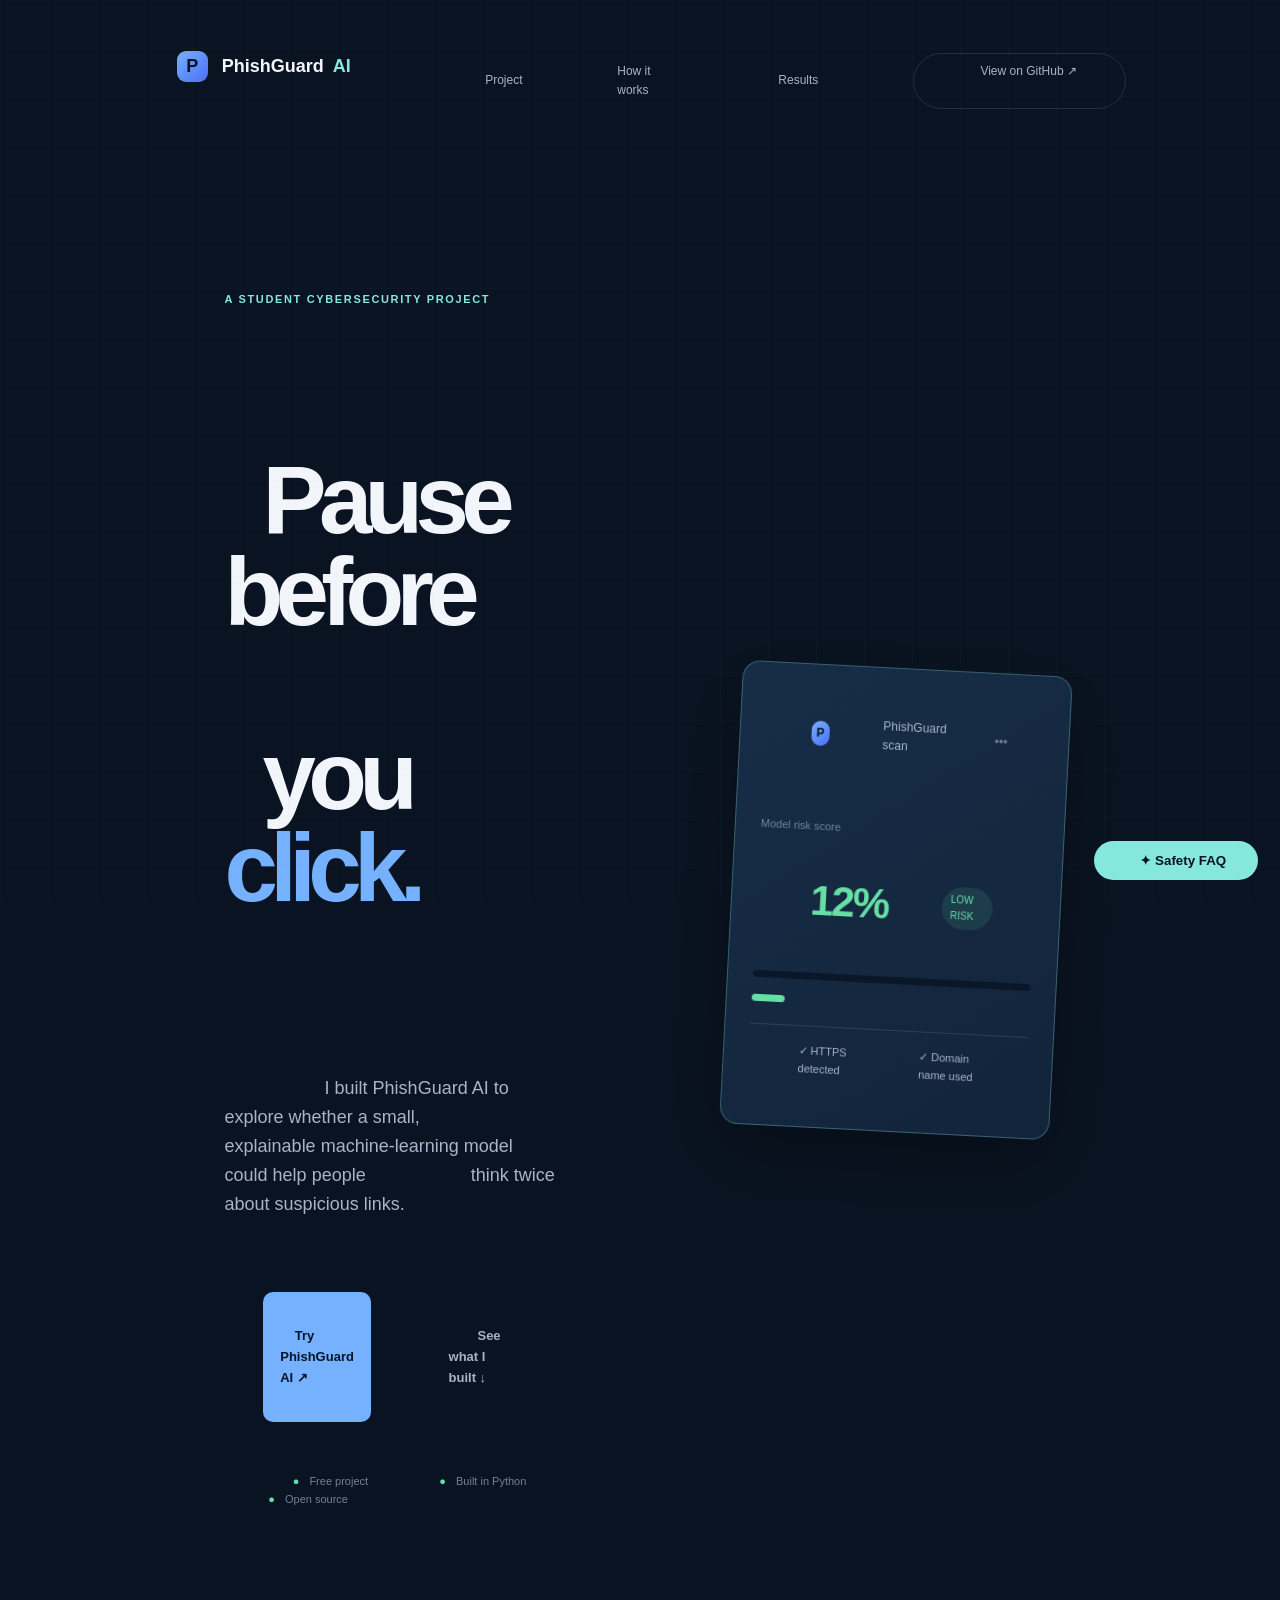
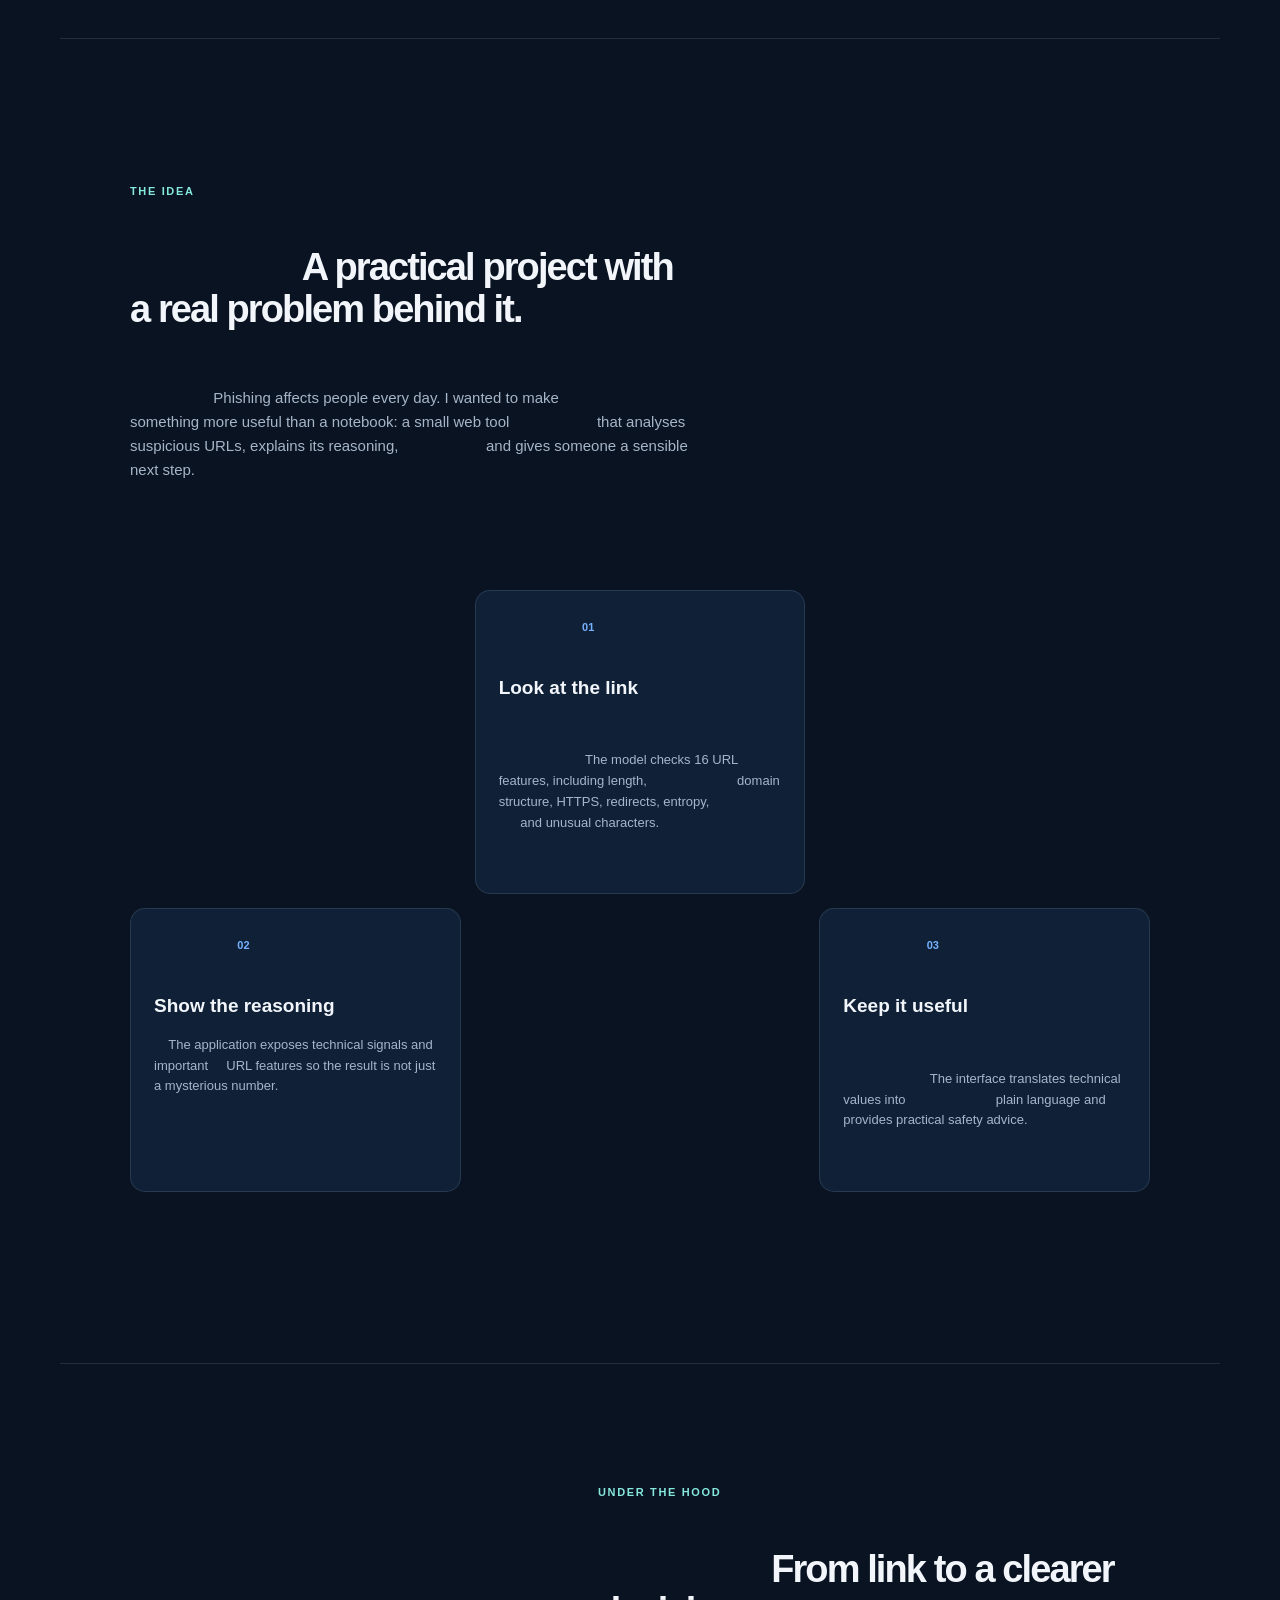
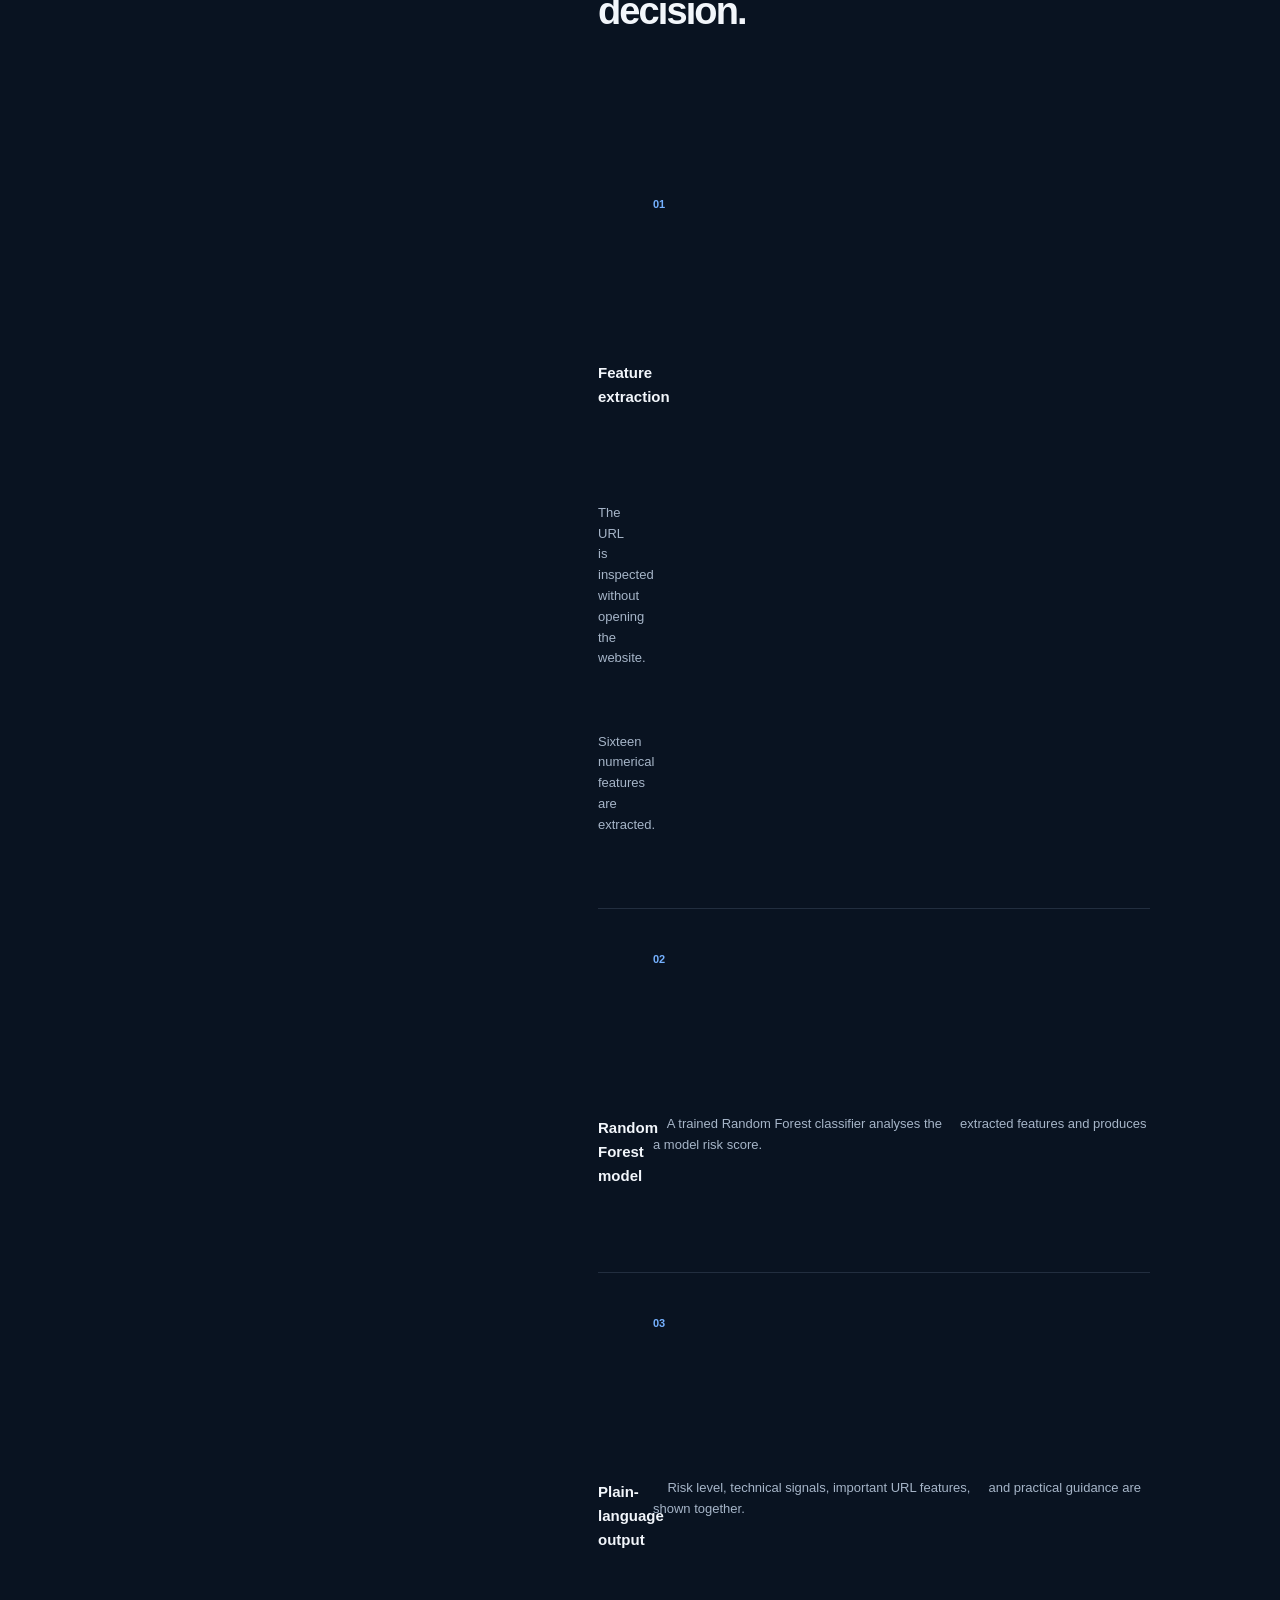
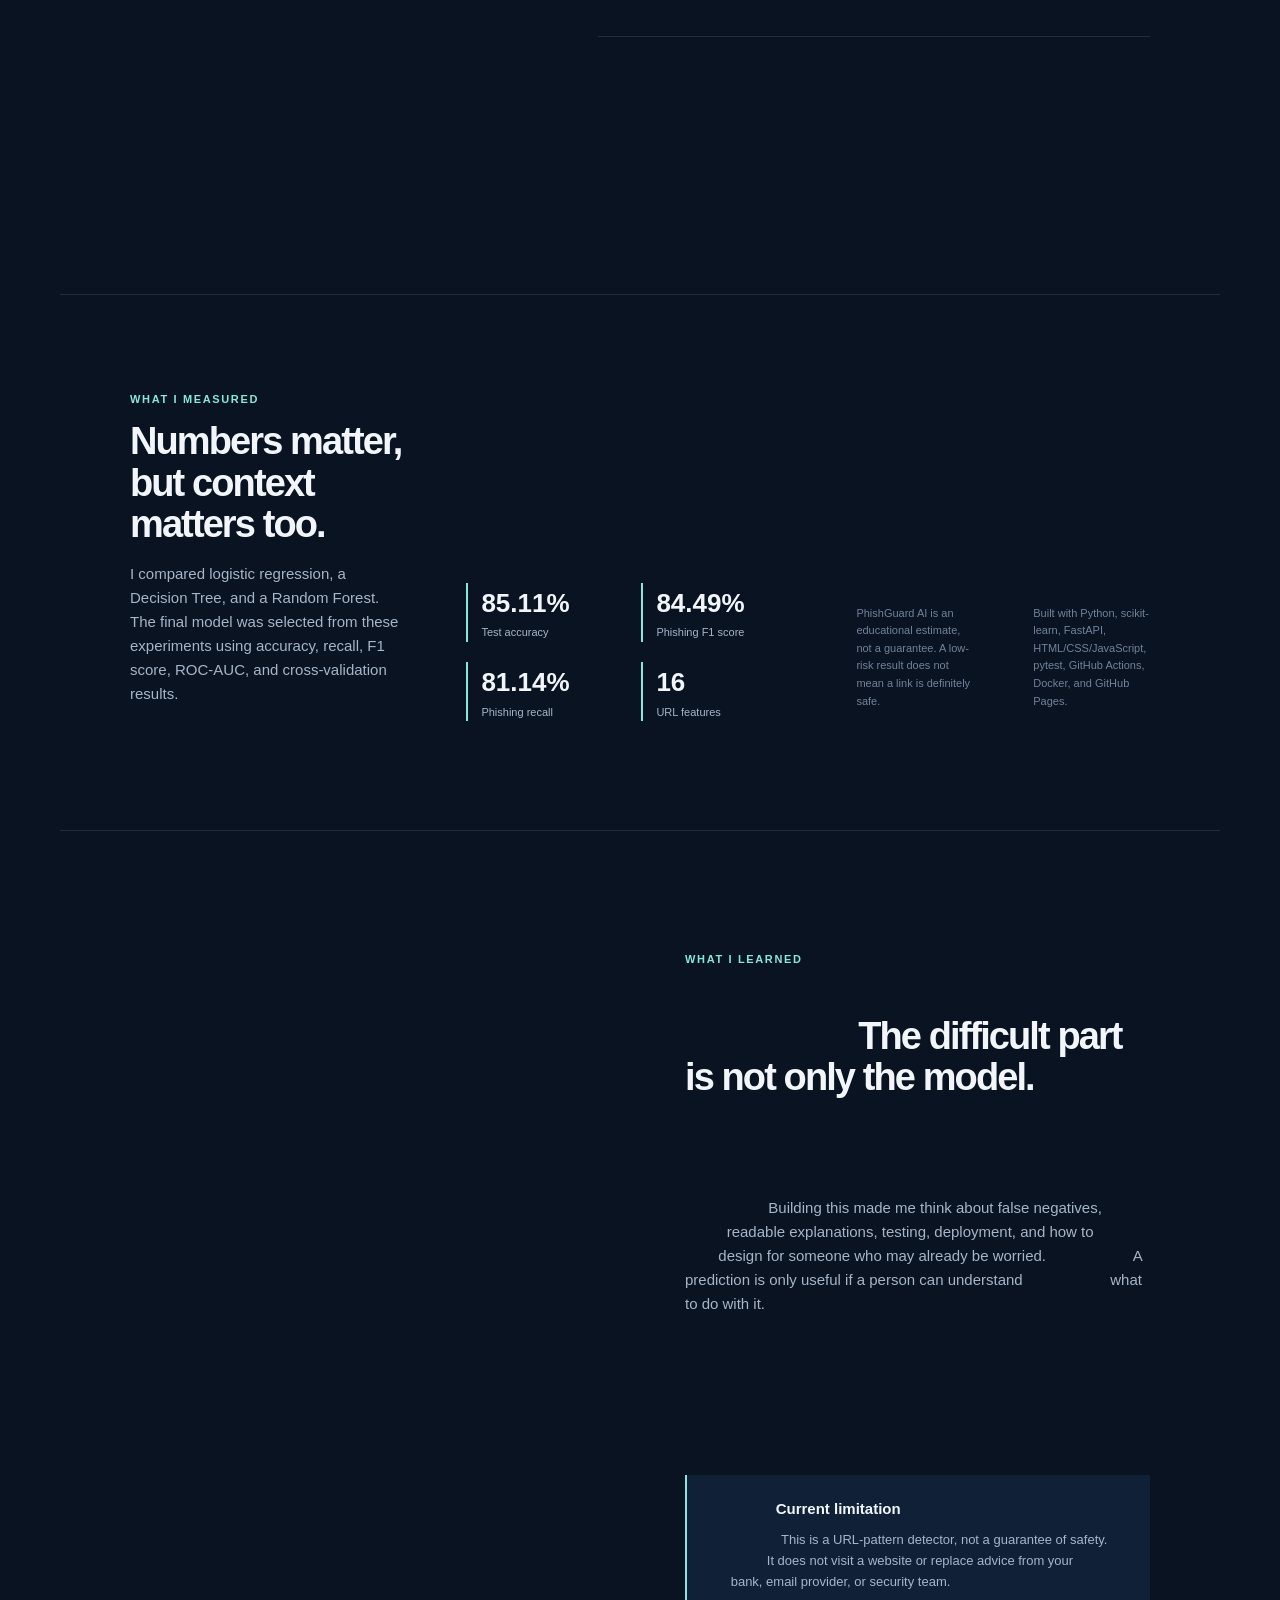
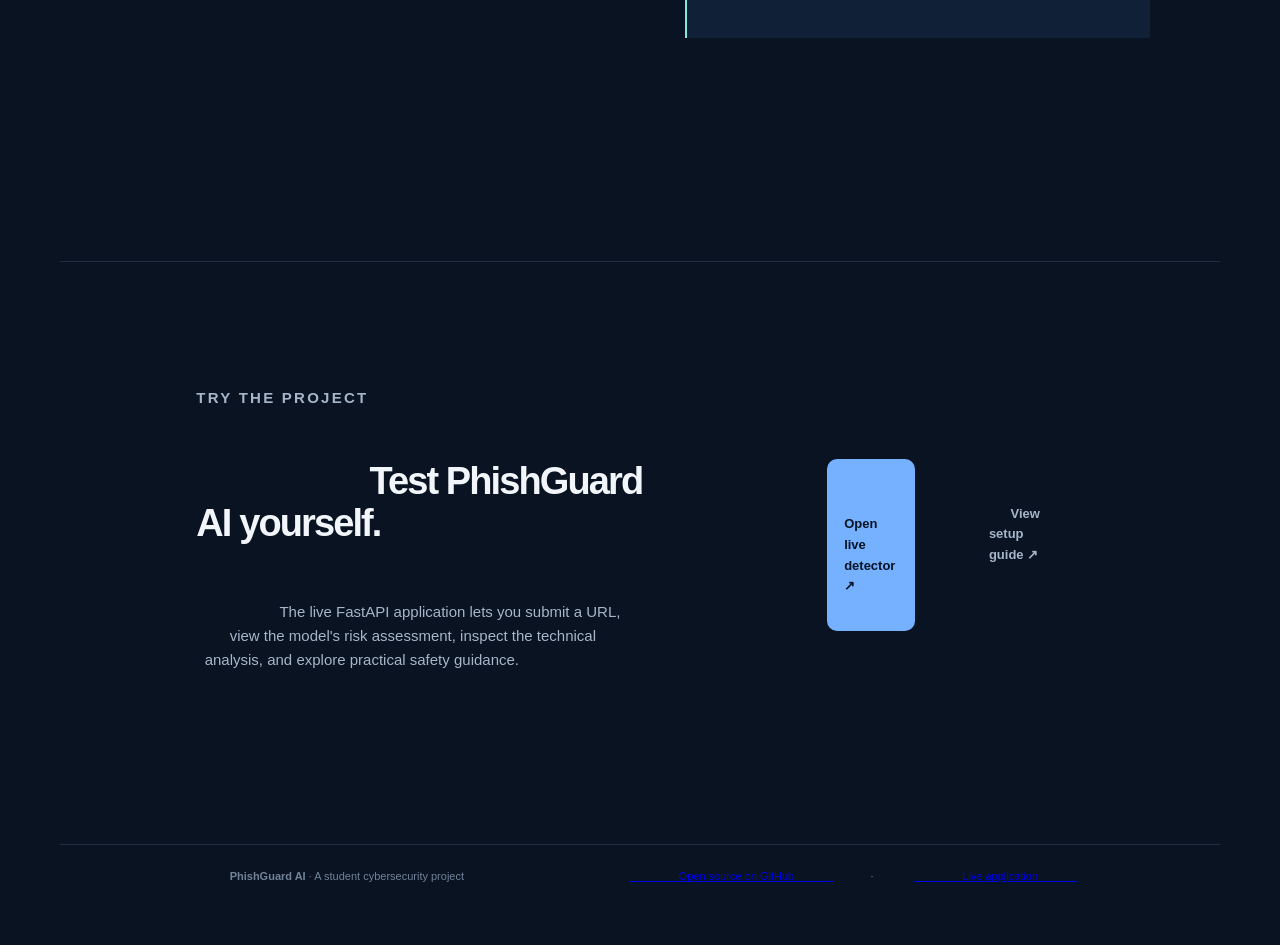
==== commit 296a07f0: "Document final project summary Add a reusable technical project summary and explicitly show the veri" ====
--- a/docs/index.html
+++ b/docs/index.html
@@ -195,6 +195,10 @@
     <p class="disclaimer">
         PhishGuard AI is an educational estimate, not a guarantee.
         A low-risk result does not mean a link is definitely safe.
+    </p>
+    <p class="disclaimer">
+        Built with Python, scikit-learn, FastAPI, HTML/CSS/JavaScript,
+        pytest, GitHub Actions, Docker, and GitHub Pages.
     </p>
 </section>
         <!-- REFLECTION -->
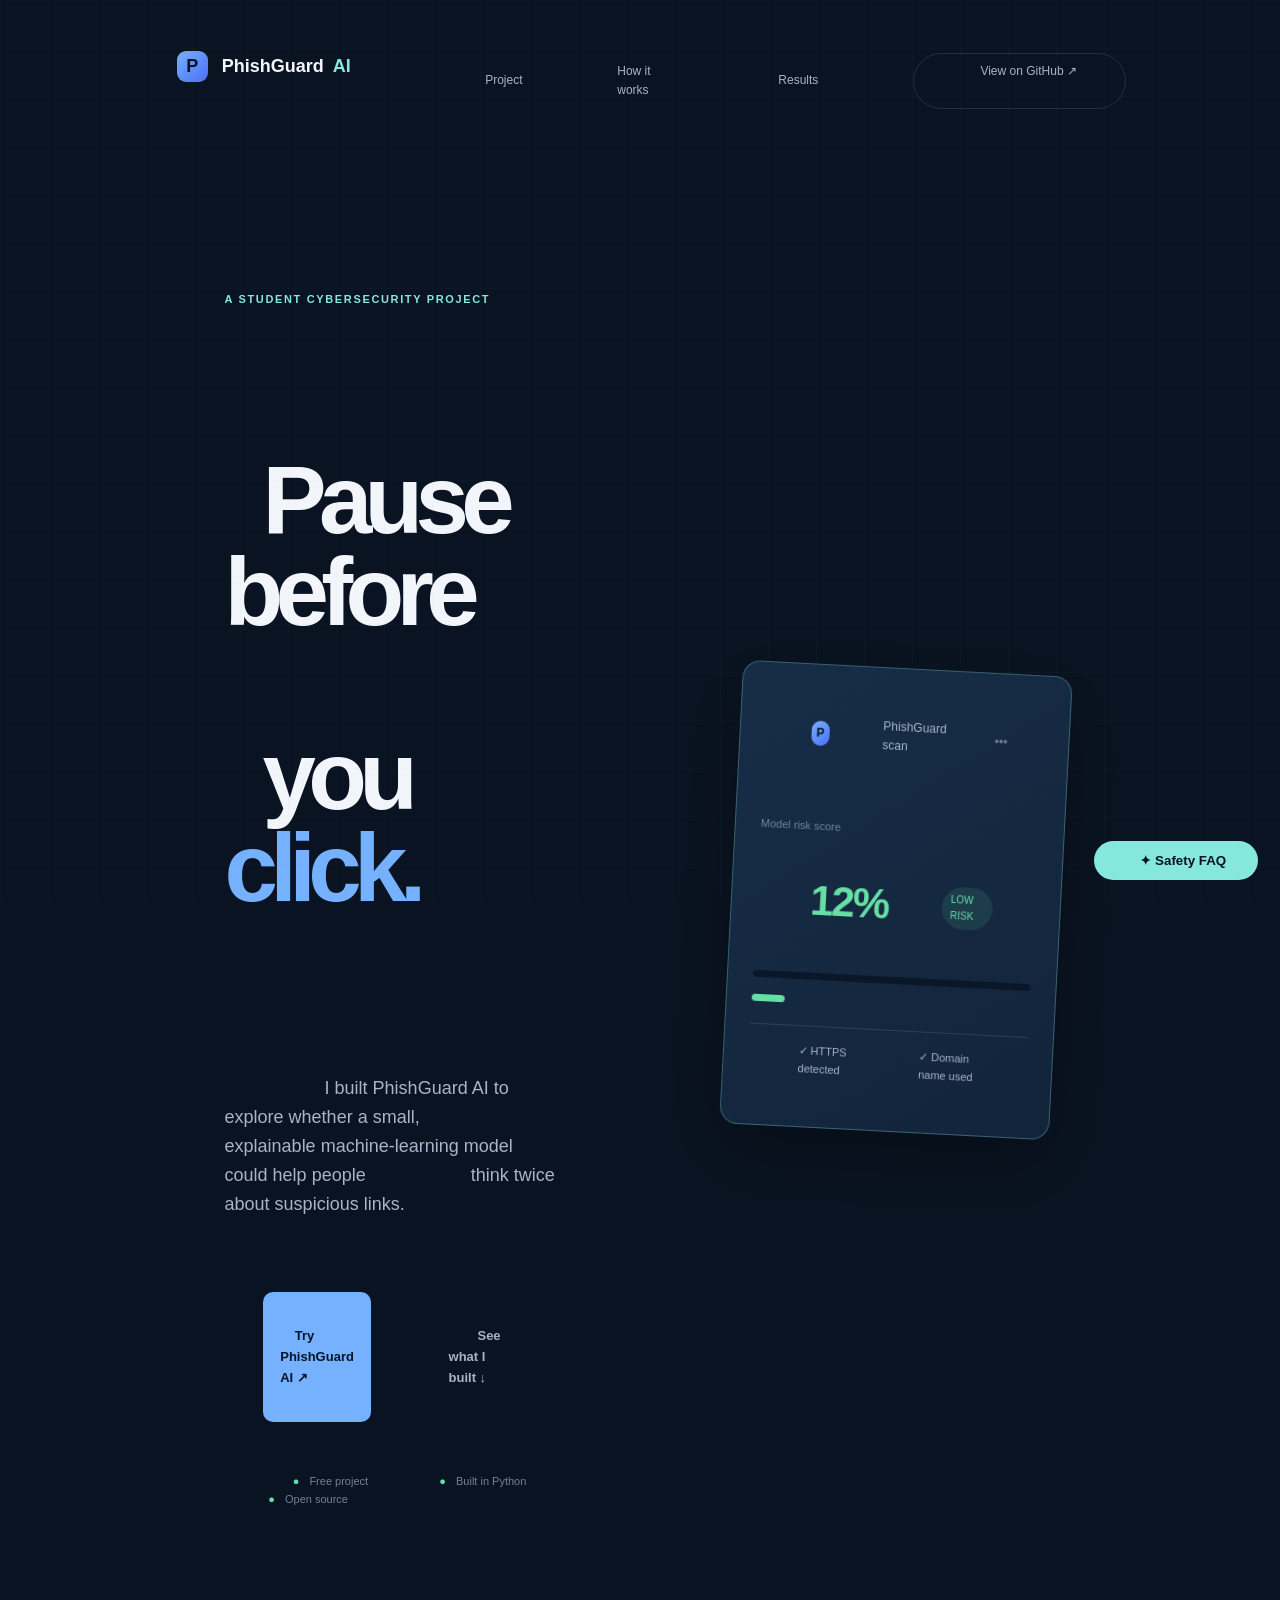
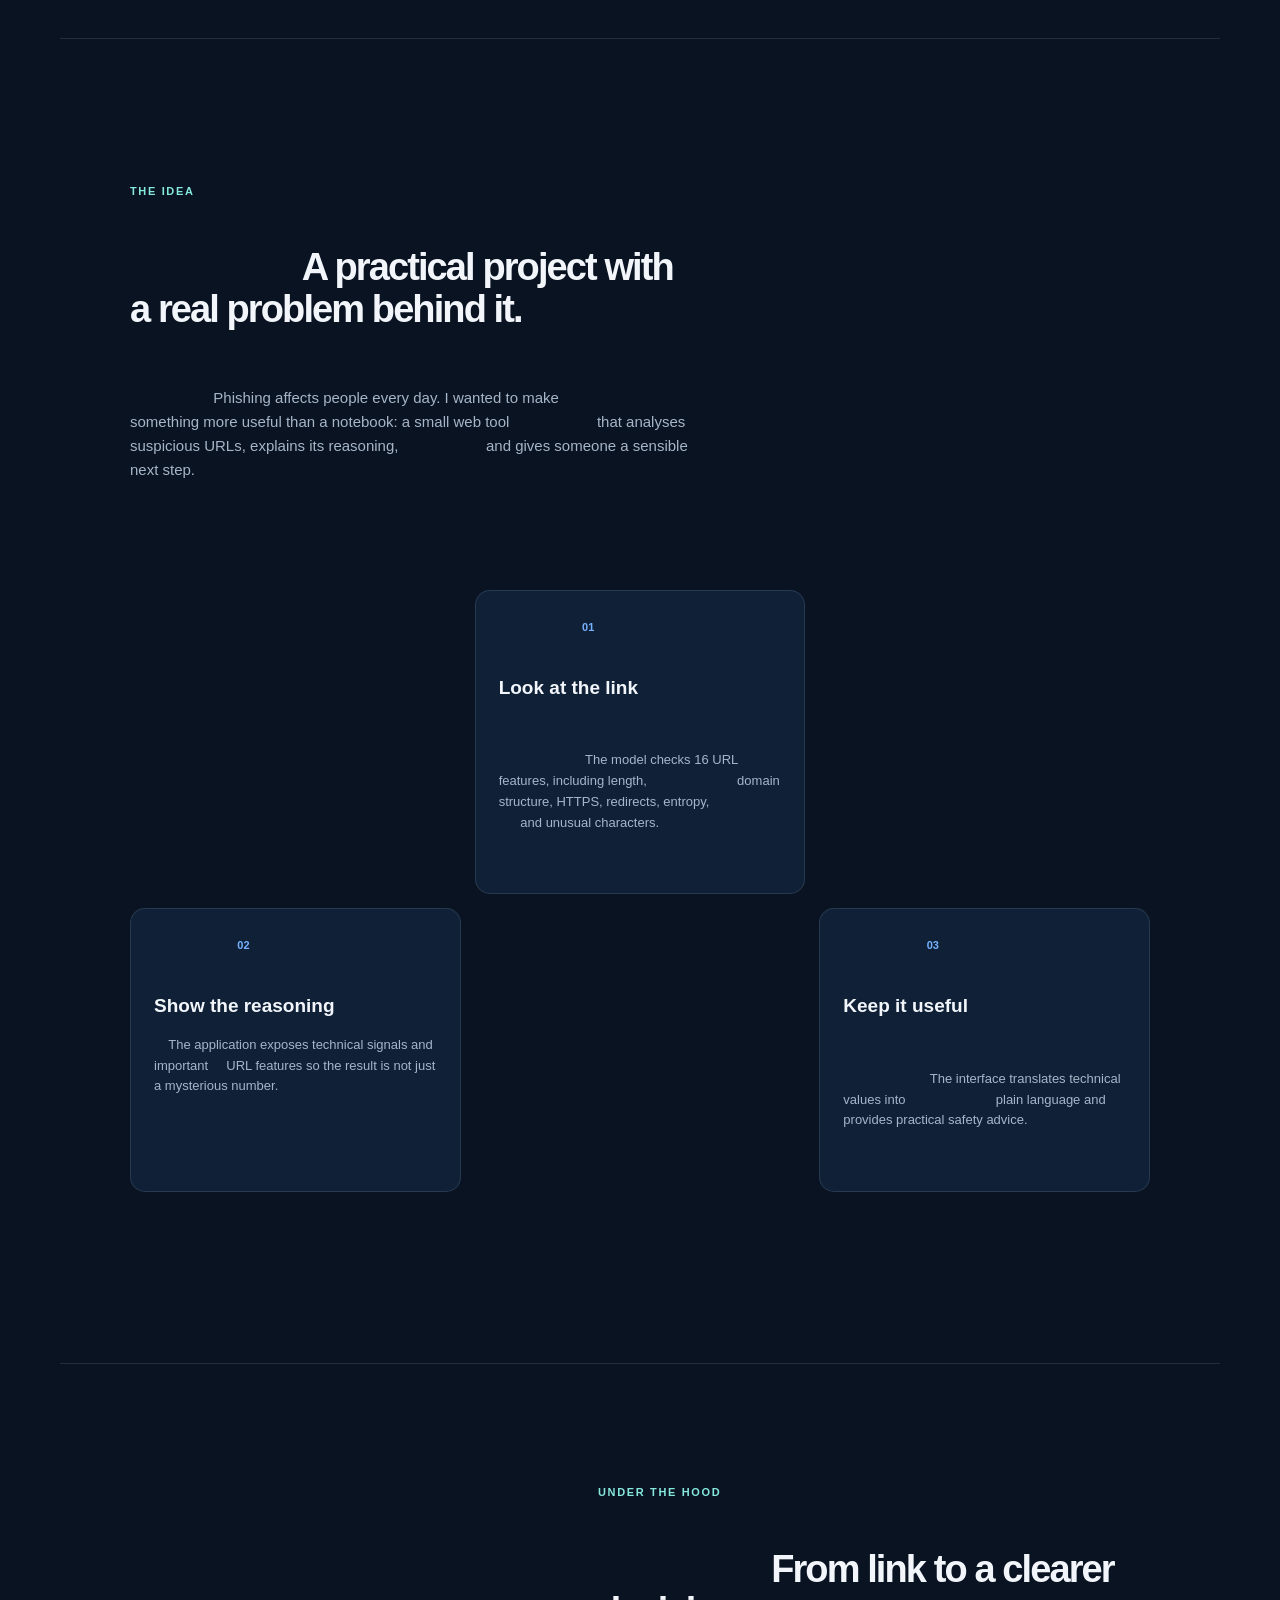
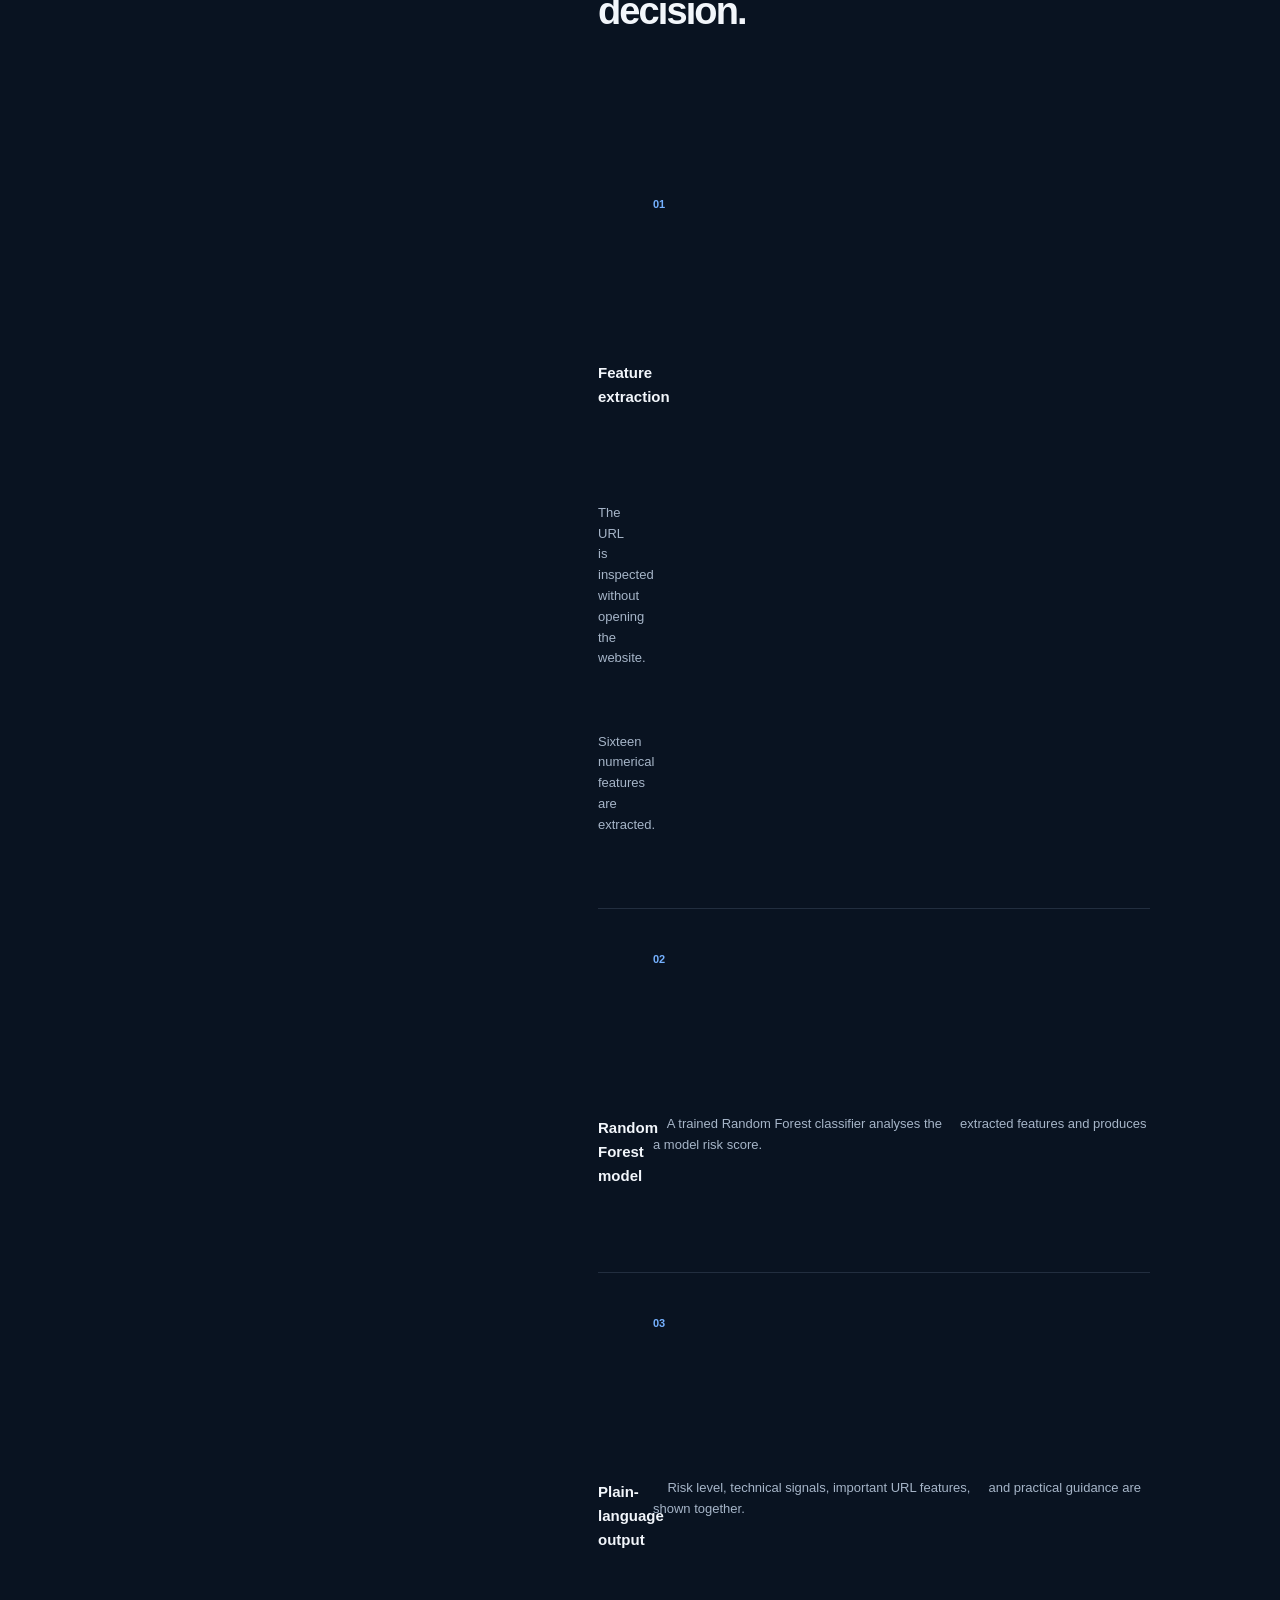
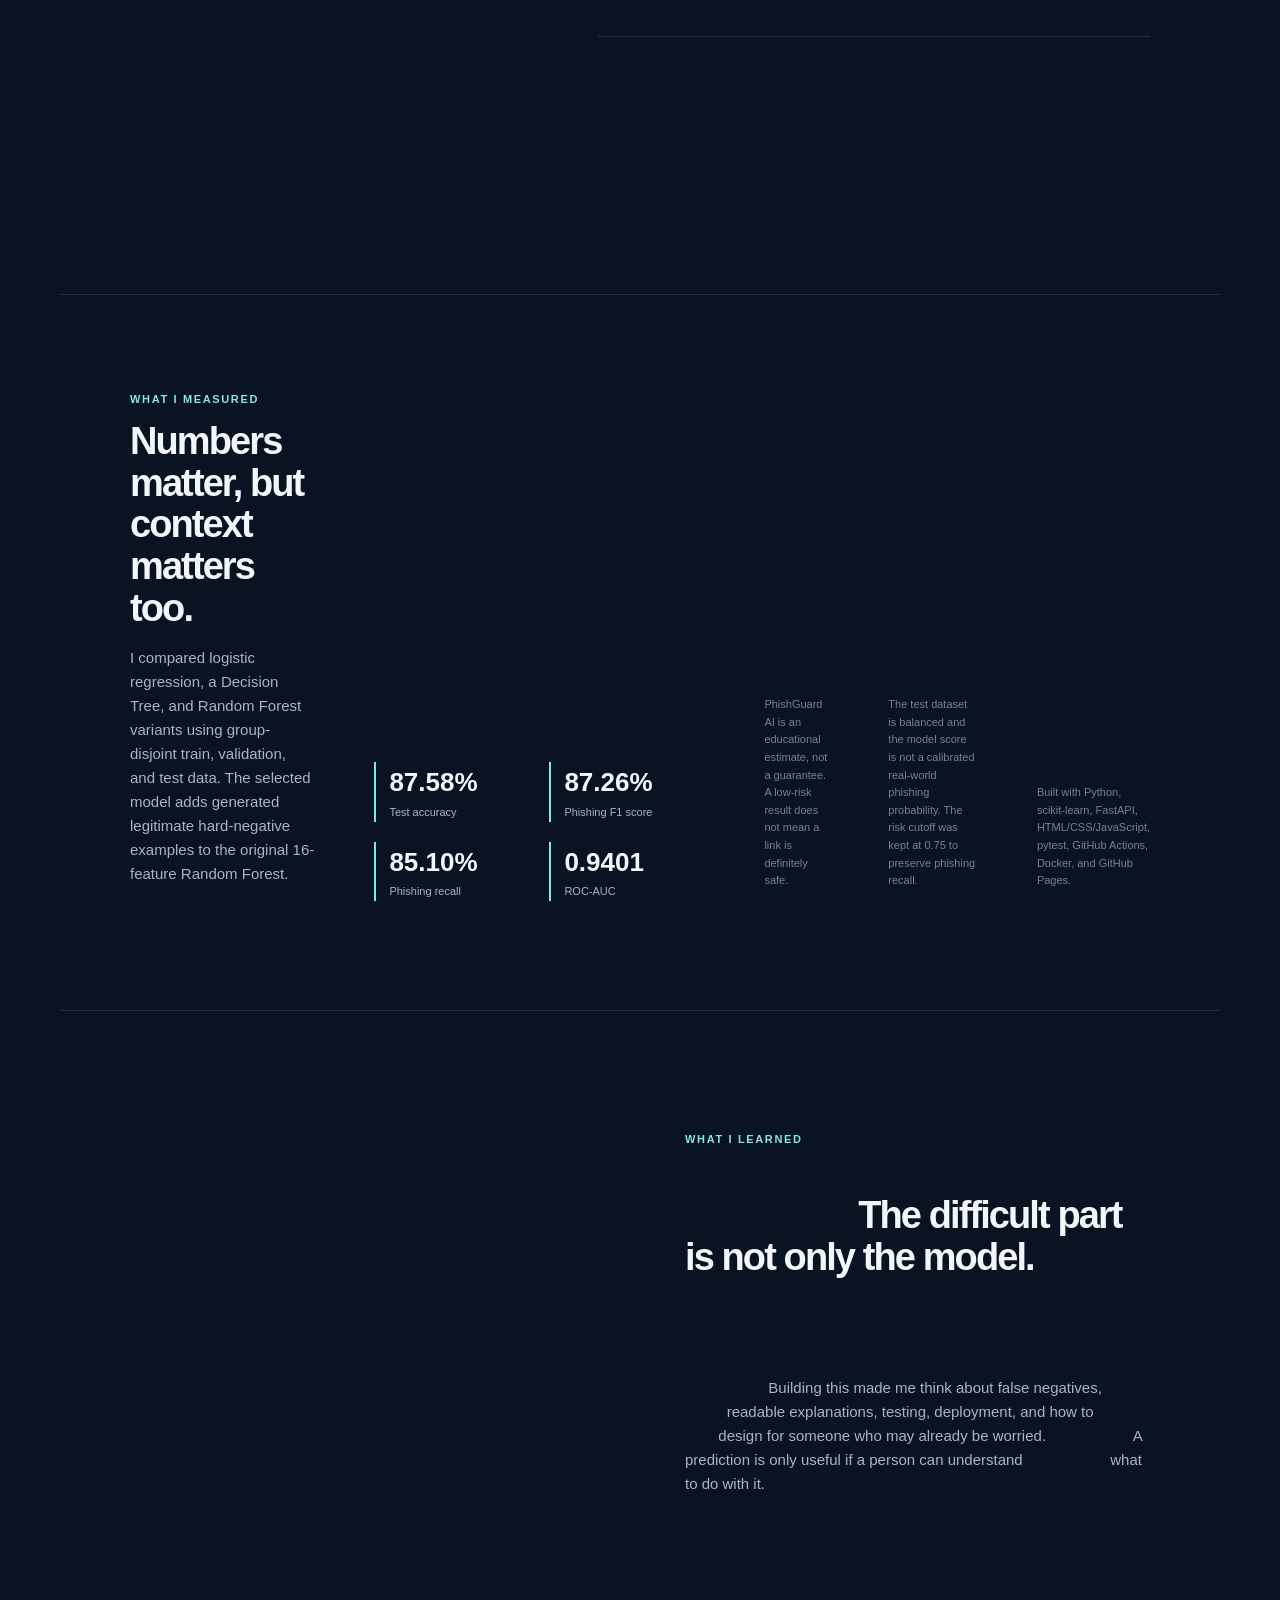
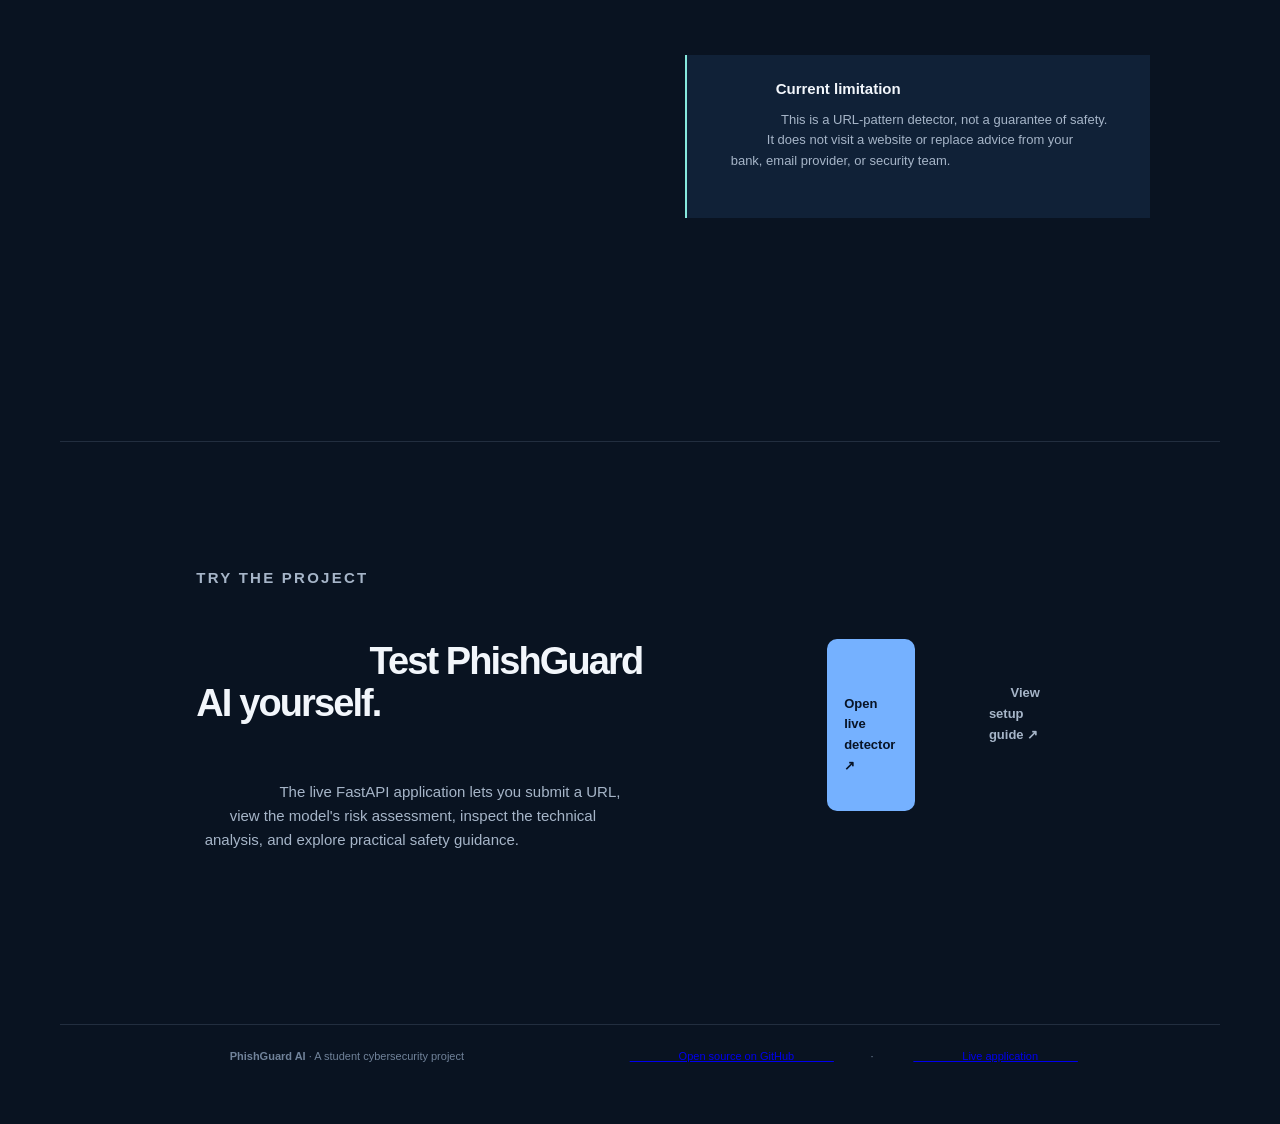
==== commit f65beb44: "Improve false-positive evaluation and model reproducibility Add domain-disjoint splits, hard-negativ" ====
--- a/docs/index.html
+++ b/docs/index.html
@@ -163,38 +163,43 @@
         </h2>
 
         <p>
-            I compared logistic regression, a Decision Tree, and a
-            Random Forest. The final model was selected from these
-            experiments using accuracy, recall, F1 score, ROC-AUC,
-            and cross-validation results.
+            I compared logistic regression, a Decision Tree, and Random
+            Forest variants using group-disjoint train, validation, and
+            test data. The selected model adds generated legitimate
+            hard-negative examples to the original 16-feature Random Forest.
         </p>
     </div>
 
     <div class="metrics">
         <div>
-            <strong>85.11%</strong>
+            <strong>87.58%</strong>
             <span>Test accuracy</span>
         </div>
 
         <div>
-            <strong>84.49%</strong>
+            <strong>87.26%</strong>
             <span>Phishing F1 score</span>
         </div>
 
         <div>
-            <strong>81.14%</strong>
+            <strong>85.10%</strong>
             <span>Phishing recall</span>
         </div>
 
         <div>
-            <strong>16</strong>
-            <span>URL features</span>
+            <strong>0.9401</strong>
+            <span>ROC-AUC</span>
         </div>
     </div>
 
     <p class="disclaimer">
         PhishGuard AI is an educational estimate, not a guarantee.
         A low-risk result does not mean a link is definitely safe.
+    </p>
+    <p class="disclaimer">
+        The test dataset is balanced and the model score is not a calibrated
+        real-world phishing probability. The risk cutoff was kept at 0.75 to
+        preserve phishing recall.
     </p>
     <p class="disclaimer">
         Built with Python, scikit-learn, FastAPI, HTML/CSS/JavaScript,
